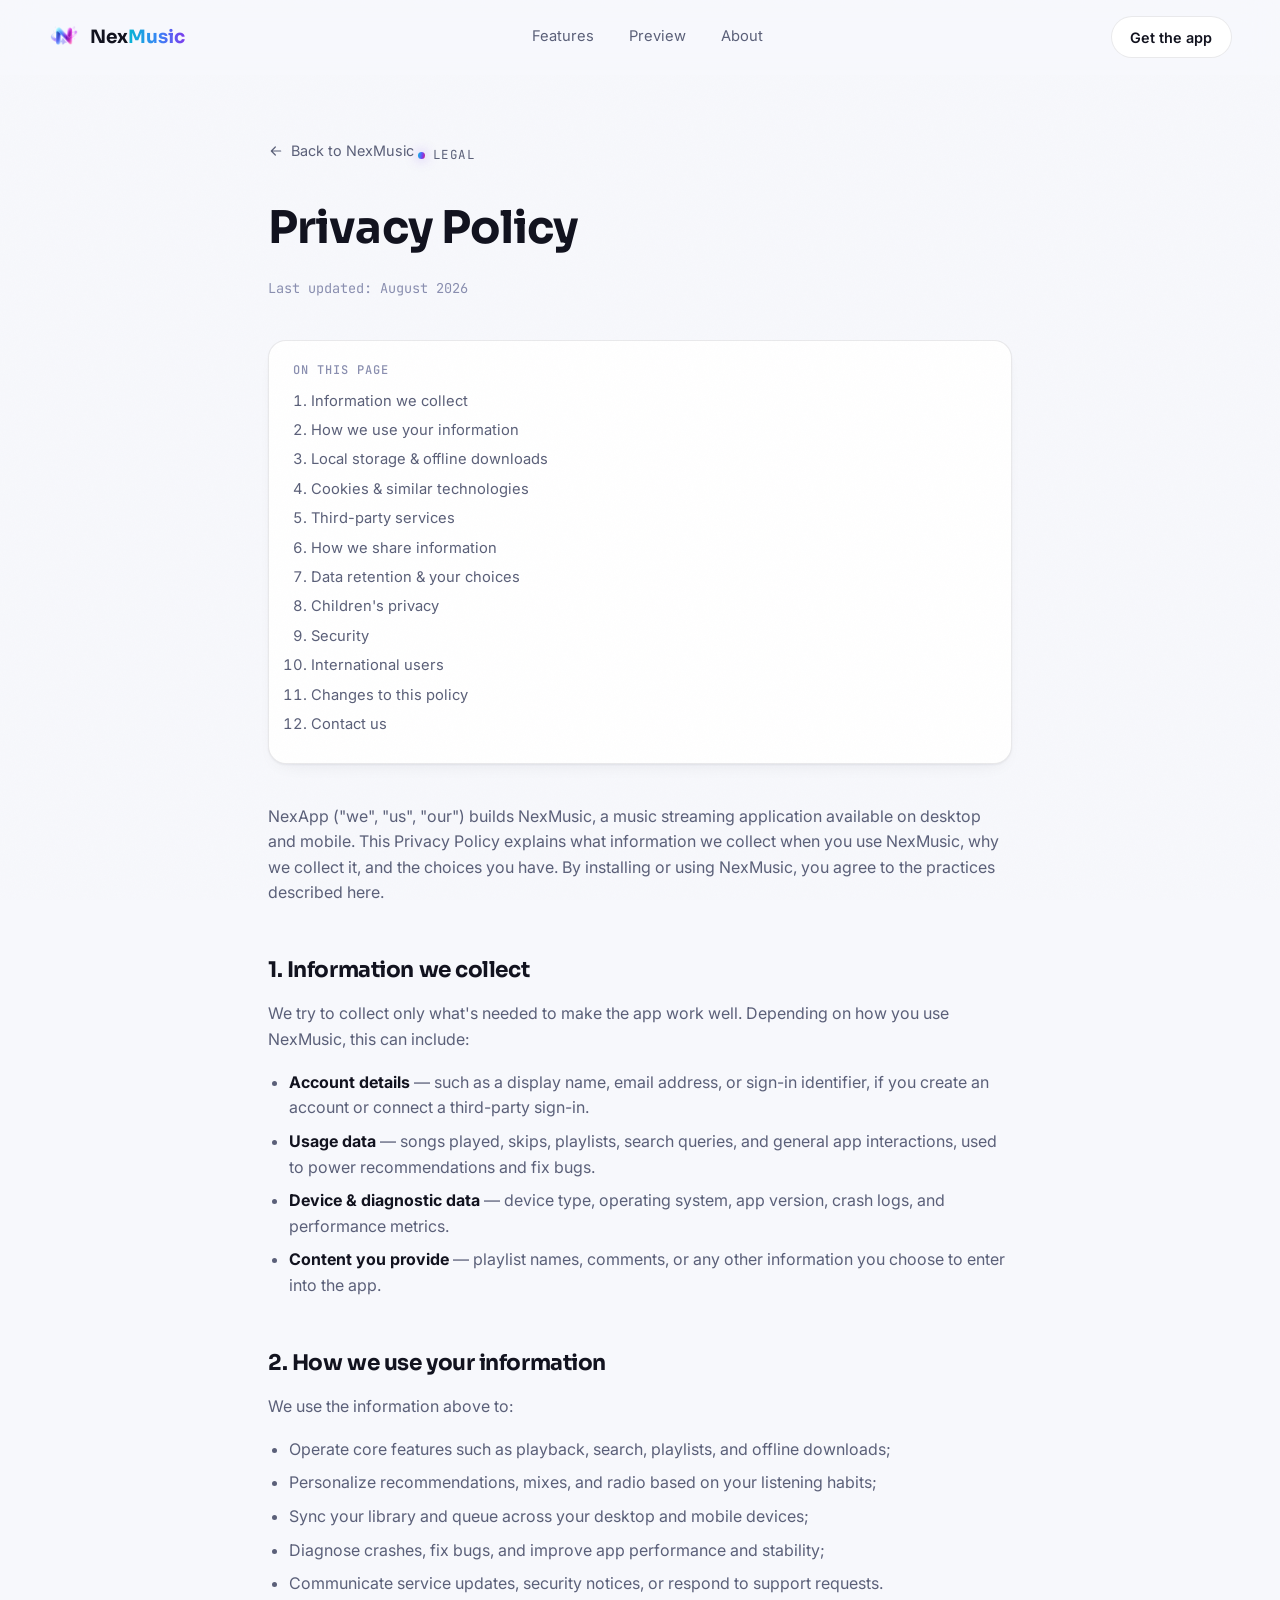
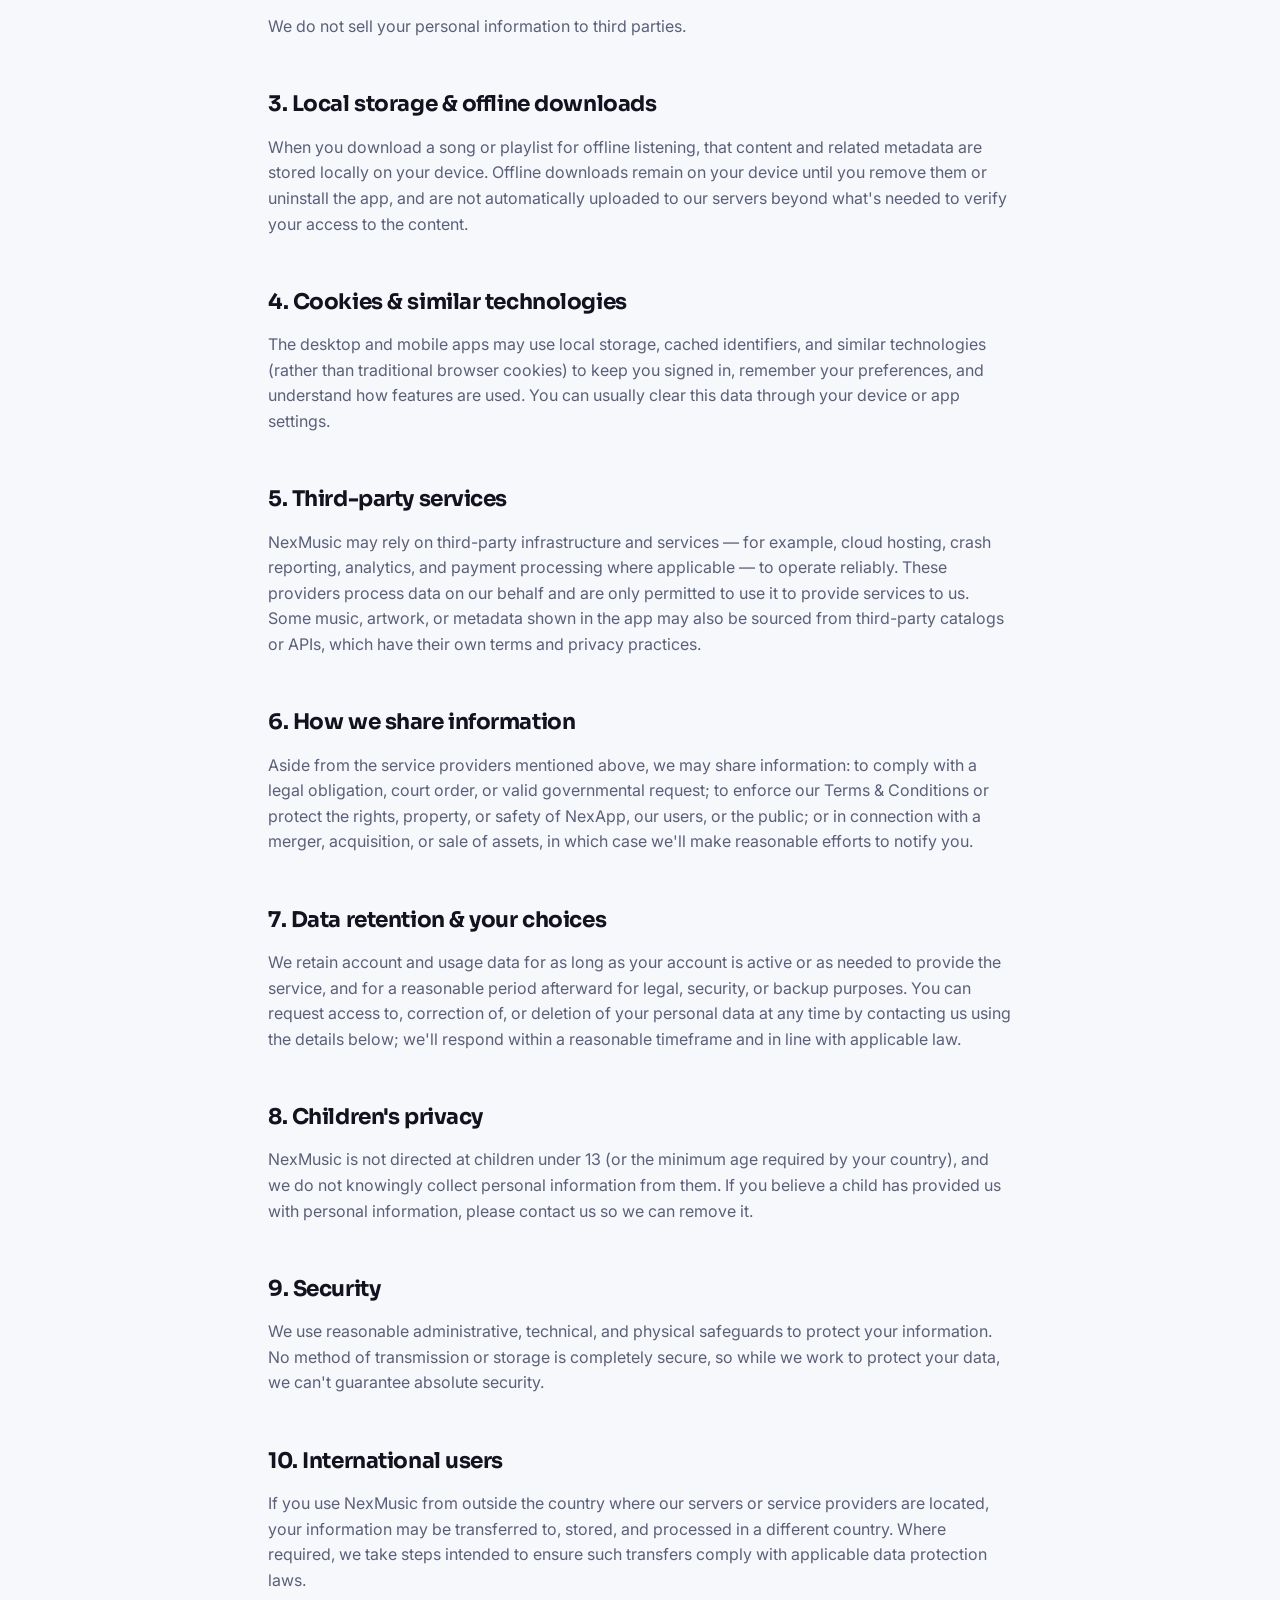
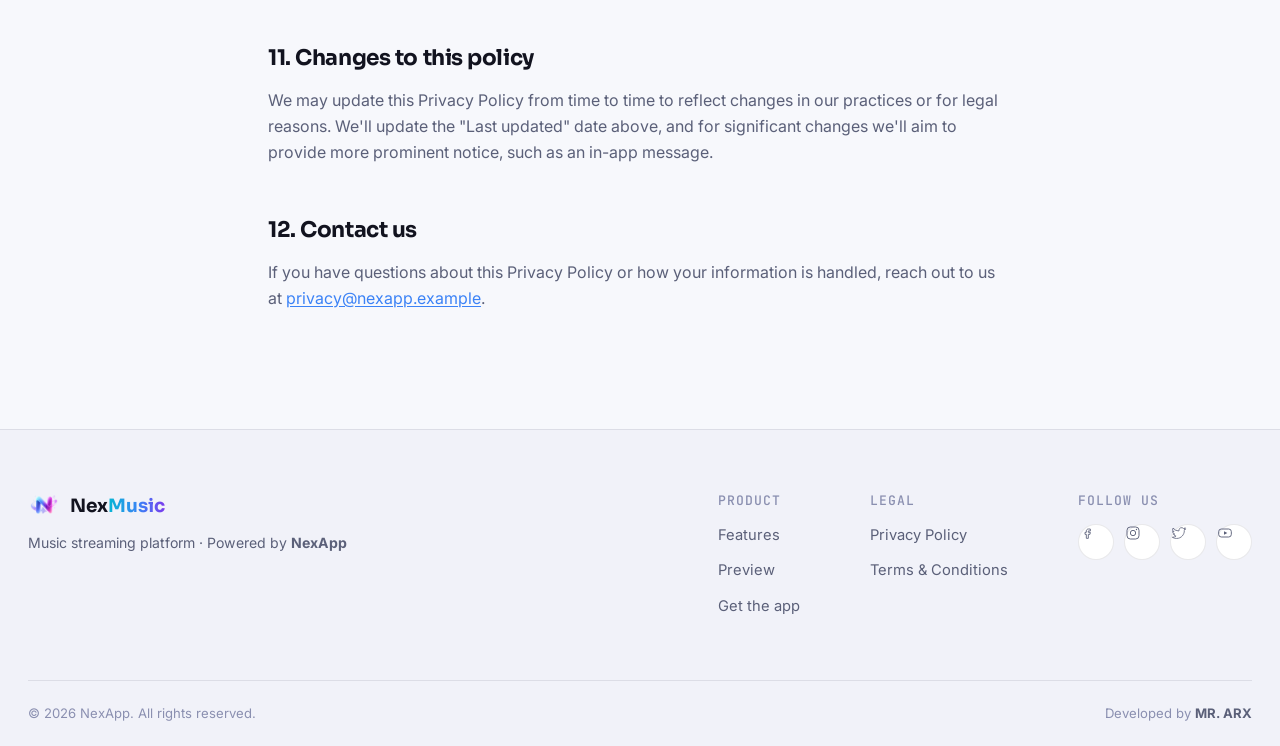
==== privacy-policy.html @ 9aff758d "v2" ====
<!DOCTYPE html>
<html lang="en">
<head>
<meta charset="UTF-8">
<meta name="viewport" content="width=device-width, initial-scale=1.0">
<title>Privacy Policy — NexMusic</title>
<meta name="description" content="How NexMusic collects, uses, and protects your information across desktop and mobile.">
<link rel="icon" href="assets/favicon.ico" type="image/x-icon">
<link rel="preconnect" href="https://fonts.googleapis.com">
<link rel="preconnect" href="https://fonts.gstatic.com" crossorigin>
<link href="https://fonts.googleapis.com/css2?family=Sora:wght@400;500;600;700;800&family=Inter:wght@400;500;600;700&family=JetBrains+Mono:wght@400;500&display=swap" rel="stylesheet">
<link rel="stylesheet" href="style.css">
</head>
<body>

<div class="grain"></div>

<header class="nav" id="nav">
  <div class="nav-inner">
    <a href="index.html" class="brand">
      <img src="assets/logo.webp" alt="NexMusic" class="brand-mark">
      <span class="brand-name">Nex<em>Music</em></span>
    </a>
    <nav class="nav-links" id="navLinks">
      <a href="index.html#features">Features</a>
      <a href="index.html#player">Preview</a>
      <a href="index.html#about">About</a>
    </nav>
    <div class="nav-actions">
      <a href="https://nexappog.vercel.app/shop/nexmusic" target="_blank" rel="noopener" class="btn btn-ghost">Get the app</a>
      <button class="nav-toggle" id="navToggle" aria-label="Toggle menu" aria-expanded="false">
        <span></span><span></span><span></span>
      </button>
    </div>
  </div>
</header>

<main>
  <section class="legal-hero">
    <a href="index.html" class="legal-nav-back">
      <svg width="16" height="16" viewBox="0 0 24 24" fill="none"><path d="M19 12H5m0 0l6 6m-6-6l6-6" stroke="currentColor" stroke-width="1.8" stroke-linecap="round" stroke-linejoin="round"/></svg>
      Back to NexMusic
    </a>
    <p class="eyebrow"><span class="eyebrow-dot"></span>Legal</p>
    <h1>Privacy Policy</h1>
    <p class="legal-updated">Last updated: August 2026</p>
  </section>

  <section class="legal-content">
    <div class="legal-toc">
      <h3>On this page</h3>
      <ol>
        <li><a href="#info-we-collect">Information we collect</a></li>
        <li><a href="#how-we-use">How we use your information</a></li>
        <li><a href="#local-storage">Local storage &amp; offline downloads</a></li>
        <li><a href="#cookies">Cookies &amp; similar technologies</a></li>
        <li><a href="#third-party">Third-party services</a></li>
        <li><a href="#sharing">How we share information</a></li>
        <li><a href="#retention">Data retention &amp; your choices</a></li>
        <li><a href="#children">Children's privacy</a></li>
        <li><a href="#security">Security</a></li>
        <li><a href="#international">International users</a></li>
        <li><a href="#changes">Changes to this policy</a></li>
        <li><a href="#contact">Contact us</a></li>
      </ol>
    </div>

    <p>NexApp ("we", "us", "our") builds NexMusic, a music streaming application available on
    desktop and mobile. This Privacy Policy explains what information we collect when you use
    NexMusic, why we collect it, and the choices you have. By installing or using NexMusic, you
    agree to the practices described here.</p>

    <h2 id="info-we-collect">1. Information we collect</h2>
    <p>We try to collect only what's needed to make the app work well. Depending on how you use
    NexMusic, this can include:</p>
    <ul>
      <li><strong>Account details</strong> — such as a display name, email address, or sign-in
      identifier, if you create an account or connect a third-party sign-in.</li>
      <li><strong>Usage data</strong> — songs played, skips, playlists, search queries, and
      general app interactions, used to power recommendations and fix bugs.</li>
      <li><strong>Device &amp; diagnostic data</strong> — device type, operating system, app
      version, crash logs, and performance metrics.</li>
      <li><strong>Content you provide</strong> — playlist names, comments, or any other
      information you choose to enter into the app.</li>
    </ul>

    <h2 id="how-we-use">2. How we use your information</h2>
    <p>We use the information above to:</p>
    <ul>
      <li>Operate core features such as playback, search, playlists, and offline downloads;</li>
      <li>Personalize recommendations, mixes, and radio based on your listening habits;</li>
      <li>Sync your library and queue across your desktop and mobile devices;</li>
      <li>Diagnose crashes, fix bugs, and improve app performance and stability;</li>
      <li>Communicate service updates, security notices, or respond to support requests.</li>
    </ul>
    <p>We do not sell your personal information to third parties.</p>

    <h2 id="local-storage">3. Local storage &amp; offline downloads</h2>
    <p>When you download a song or playlist for offline listening, that content and related
    metadata are stored locally on your device. Offline downloads remain on your device until
    you remove them or uninstall the app, and are not automatically uploaded to our servers
    beyond what's needed to verify your access to the content.</p>

    <h2 id="cookies">4. Cookies &amp; similar technologies</h2>
    <p>The desktop and mobile apps may use local storage, cached identifiers, and similar
    technologies (rather than traditional browser cookies) to keep you signed in, remember your
    preferences, and understand how features are used. You can usually clear this data through
    your device or app settings.</p>

    <h2 id="third-party">5. Third-party services</h2>
    <p>NexMusic may rely on third-party infrastructure and services — for example, cloud
    hosting, crash reporting, analytics, and payment processing where applicable — to operate
    reliably. These providers process data on our behalf and are only permitted to use it to
    provide services to us. Some music, artwork, or metadata shown in the app may also be
    sourced from third-party catalogs or APIs, which have their own terms and privacy practices.</p>

    <h2 id="sharing">6. How we share information</h2>
    <p>Aside from the service providers mentioned above, we may share information: to comply
    with a legal obligation, court order, or valid governmental request; to enforce our Terms
    &amp; Conditions or protect the rights, property, or safety of NexApp, our users, or the
    public; or in connection with a merger, acquisition, or sale of assets, in which case we'll
    make reasonable efforts to notify you.</p>

    <h2 id="retention">7. Data retention &amp; your choices</h2>
    <p>We retain account and usage data for as long as your account is active or as needed to
    provide the service, and for a reasonable period afterward for legal, security, or backup
    purposes. You can request access to, correction of, or deletion of your personal data at any
    time by contacting us using the details below; we'll respond within a reasonable timeframe
    and in line with applicable law.</p>

    <h2 id="children">8. Children's privacy</h2>
    <p>NexMusic is not directed at children under 13 (or the minimum age required by your
    country), and we do not knowingly collect personal information from them. If you believe a
    child has provided us with personal information, please contact us so we can remove it.</p>

    <h2 id="security">9. Security</h2>
    <p>We use reasonable administrative, technical, and physical safeguards to protect your
    information. No method of transmission or storage is completely secure, so while we work to
    protect your data, we can't guarantee absolute security.</p>

    <h2 id="international">10. International users</h2>
    <p>If you use NexMusic from outside the country where our servers or service providers are
    located, your information may be transferred to, stored, and processed in a different
    country. Where required, we take steps intended to ensure such transfers comply with
    applicable data protection laws.</p>

    <h2 id="changes">11. Changes to this policy</h2>
    <p>We may update this Privacy Policy from time to time to reflect changes in our practices
    or for legal reasons. We'll update the "Last updated" date above, and for significant
    changes we'll aim to provide more prominent notice, such as an in-app message.</p>

    <h2 id="contact">12. Contact us</h2>
    <p>If you have questions about this Privacy Policy or how your information is handled,
    reach out to us at <a href="mailto:privacy@nexapp.example">privacy@nexapp.example</a>.</p>
  </section>
</main>

<footer class="footer" id="about">
  <div class="footer-inner">
    <div class="footer-brand">
      <a href="index.html" class="brand">
        <img src="assets/logo.webp" alt="NexMusic" class="brand-mark">
        <span class="brand-name">Nex<em>Music</em></span>
      </a>
      <p>Music streaming platform · Powered by <strong>NexApp</strong></p>
    </div>
    <div class="footer-links">
      <div class="footer-col">
        <h4>Product</h4>
        <a href="index.html#features">Features</a>
        <a href="index.html#player">Preview</a>
        <a href="https://nexappog.vercel.app/shop/nexmusic" target="_blank" rel="noopener">Get the app</a>
      </div>
      <div class="footer-col">
        <h4>Legal</h4>
        <a href="privacy-policy.html">Privacy Policy</a>
        <a href="terms-and-conditions.html">Terms &amp; Conditions</a>
      </div>
      <div class="footer-col">
        <h4>Follow us</h4>
        <div class="social-row">
          <a href="#" aria-label="Facebook" class="social-btn"><svg width="16" height="16" viewBox="0 0 24 24" fill="none"><path d="M14 9h3V6h-3c-1.66 0-3 1.34-3 3v2H9v3h2v6h3v-6h2.5l.5-3H14V9.5c0-.28.22-.5.5-.5z" stroke="currentColor" stroke-width="1.3" stroke-linejoin="round"/></svg></a>
          <a href="#" aria-label="Instagram" class="social-btn"><svg width="16" height="16" viewBox="0 0 24 24" fill="none"><rect x="3" y="3" width="18" height="18" rx="5" stroke="currentColor" stroke-width="1.4"/><circle cx="12" cy="12" r="4" stroke="currentColor" stroke-width="1.4"/><circle cx="17.2" cy="6.8" r="1" fill="currentColor"/></svg></a>
          <a href="#" aria-label="Twitter" class="social-btn"><svg width="16" height="16" viewBox="0 0 24 24" fill="none"><path d="M22 5.9c-.7.3-1.5.6-2.3.7.8-.5 1.5-1.3 1.8-2.3-.8.5-1.7.8-2.6 1a4.1 4.1 0 00-7 3.7A11.6 11.6 0 013 4.6a4 4 0 001.3 5.5c-.7 0-1.3-.2-1.9-.5v.1c0 2 1.4 3.6 3.3 4-.3.1-.7.1-1.1.1-.3 0-.5 0-.8-.1.5 1.6 2 2.8 3.8 2.8A8.2 8.2 0 012 18.4a11.6 11.6 0 006.3 1.8c7.5 0 11.7-6.2 11.7-11.7v-.5c.8-.6 1.5-1.3 2-2.1z" stroke="currentColor" stroke-width="1.2" stroke-linejoin="round"/></svg></a>
          <a href="#" aria-label="YouTube" class="social-btn"><svg width="16" height="16" viewBox="0 0 24 24" fill="none"><rect x="2.5" y="6" width="19" height="12" rx="4" stroke="currentColor" stroke-width="1.4"/><path d="M10.5 9.5l5 2.5-5 2.5z" fill="currentColor"/></svg></a>
        </div>
      </div>
    </div>
  </div>
  <div class="footer-bottom">
    <p>© <span id="year"></span> NexApp. All rights reserved.</p>
    <p>Developed by <strong>MR. ARX</strong></p>
  </div>
</footer>

<script src="script.js"></script>
</body>
</html>
---- style.css ----
/* =========================================================
   NexMusic — design tokens (light)
   Color: #F7F8FC bg / #FFFFFF panel / #06B6D4 cyan / #3B82F6 blue
          #7C3AED purple / #DB2777 pink / #12131F text / #5B6079 muted
   Type:  Sora (display) · Inter (body) · JetBrains Mono (utility)
   ========================================================= */

:root{
  --bg:            #f7f8fc;
  --bg-soft:       #f1f2f9;
  --panel:         #ffffff;
  --panel-line:    rgba(18,20,40,0.09);
  --text:          #12131f;
  --muted:         #5b6079;
  --muted-2:       #8a8fb0;

  --cyan:          #06b6d4;
  --blue:          #3b82f6;
  --purple:        #7c3aed;
  --pink:          #db2777;

  --grad-1: linear-gradient(90deg, var(--cyan), var(--blue) 55%, var(--purple));
  --grad-2: linear-gradient(90deg, var(--purple), var(--pink));
  --grad-full: linear-gradient(100deg, var(--cyan) 0%, var(--blue) 32%, var(--purple) 65%, var(--pink) 100%);

  --radius-lg: 28px;
  --radius-md: 18px;
  --radius-sm: 12px;

  --font-display: "Sora", "Inter", sans-serif;
  --font-body: "Inter", sans-serif;
  --font-mono: "JetBrains Mono", monospace;

  --ease: cubic-bezier(.16,.84,.44,1);
  --shadow-sm: 0 1px 2px rgba(18,20,40,.05), 0 8px 20px -12px rgba(18,20,40,.12);
  --shadow-lg: 0 20px 60px -20px rgba(18,20,40,.22);
}

*,*::before,*::after{ box-sizing:border-box; }
html{ scroll-behavior:smooth; }
::selection{ background:var(--purple); color:#fff; }

body{
  margin:0;
  background:var(--bg);
  color:var(--text);
  font-family:var(--font-body);
  font-size:16px;
  line-height:1.6;
  -webkit-font-smoothing:antialiased;
  overflow-x:hidden;
}

img{ max-width:100%; display:block; }
a{ color:inherit; text-decoration:none; }
button{ font-family:inherit; cursor:pointer; background:none; border:none; color:inherit; }
h1,h2,h3,h4{ font-family:var(--font-display); margin:0; font-weight:700; letter-spacing:-0.02em; }
p{ margin:0; }

.grain{
  position:fixed; inset:0; pointer-events:none; z-index:2; opacity:.025; mix-blend-mode:multiply;
  background-image:url("data:image/svg+xml,%3Csvg xmlns='http://www.w3.org/2000/svg' width='120' height='120'%3E%3Cfilter id='n'%3E%3CfeTurbulence type='fractalNoise' baseFrequency='0.9' numOctaves='2' stitchTiles='stitch'/%3E%3C/filter%3E%3Crect width='100%25' height='100%25' filter='url(%23n)'/%3E%3C/svg%3E");
}

.grad-text{
  background:var(--grad-1);
  -webkit-background-clip:text;
  background-clip:text;
  color:transparent;
}
.grad-text.alt{ background:var(--grad-2); -webkit-background-clip:text; background-clip:text; }

/* ---------- simple fade reveal (non-3D elements) ---------- */
[data-fade]{ opacity:0; transform:translateY(22px); transition:opacity .8s var(--ease), transform .8s var(--ease); transition-delay:var(--delay,0ms); }
[data-fade].in{ opacity:1; transform:translateY(0); }

@media (prefers-reduced-motion: reduce){
  *{ animation-duration:.001ms !important; animation-iteration-count:1 !important; transition-duration:.001ms !important; scroll-behavior:auto !important; }
}

/* ---------- buttons ---------- */
.btn{
  display:inline-flex; align-items:center; justify-content:center; gap:.55em;
  padding:.85em 1.5em;
  border-radius:999px;
  font-weight:600; font-size:.95rem;
  transition:transform .25s var(--ease), box-shadow .25s var(--ease), background .25s var(--ease), border-color .25s var(--ease);
  white-space:nowrap;
}
.btn:focus-visible{ outline:2px solid var(--blue); outline-offset:3px; }
.btn-primary{
  background:var(--grad-full);
  color:#fff;
  box-shadow:0 12px 28px -10px rgba(124,58,237,.45);
}
.btn-primary:hover{ transform:translateY(-2px); box-shadow:0 18px 34px -10px rgba(124,58,237,.55); }
.btn-block{ width:100%; margin:1.4em 0 .7em; }
.btn-outline{
  border:1px solid var(--panel-line);
  color:var(--text);
  background:#fff;
}
.btn-outline:hover{ border-color:rgba(18,20,40,.3); background:var(--bg-soft); }
.btn-ghost{
  padding:.6em 1.3em;
  font-size:.9rem;
  border:1px solid var(--panel-line);
  border-radius:999px;
  background:#fff;
}
.btn-ghost:hover{ border-color:var(--blue); color:var(--blue); }

/* ---------- eyebrow ---------- */
.eyebrow{
  display:inline-flex; align-items:center; gap:.6em;
  font-family:var(--font-mono);
  font-size:.78rem;
  letter-spacing:.12em;
  text-transform:uppercase;
  color:var(--muted);
  margin:0 0 1.1em;
}
.eyebrow.center{ justify-content:center; width:100%; }
.eyebrow-dot{
  width:7px; height:7px; border-radius:50%;
  background:var(--grad-full);
  box-shadow:0 0 12px rgba(124,58,237,.5);
  animation:pulse-dot 2.2s ease-in-out infinite;
}
@keyframes pulse-dot{ 0%,100%{ opacity:1; transform:scale(1);} 50%{ opacity:.5; transform:scale(1.3);} }

/* =========================================================
   NAV
   ========================================================= */
.nav{
  position:sticky; top:0; z-index:50;
  backdrop-filter:blur(16px) saturate(140%);
  background:rgba(247,248,252,.72);
  border-bottom:1px solid transparent;
  transition:border-color .3s, background .3s, box-shadow .3s;
}
.nav.scrolled{ border-color:var(--panel-line); background:rgba(255,255,255,.85); box-shadow:0 1px 0 rgba(18,20,40,.04); }
.nav-inner{
  max-width:1240px; margin:0 auto;
  display:flex; align-items:center; justify-content:space-between;
  padding:16px 28px;
}
.brand{ display:flex; align-items:center; gap:10px; }
.brand-mark{ width:32px; height:32px; object-fit:contain; }
.brand-name{ font-family:var(--font-display); font-weight:700; font-size:1.15rem; }
.brand-name em{ font-style:normal; background:var(--grad-1); -webkit-background-clip:text; background-clip:text; color:transparent; }

.nav-links{ display:flex; gap:2.2rem; }
.nav-links a{ font-size:.92rem; color:var(--muted); transition:color .2s; position:relative; }
.nav-links a:hover{ color:var(--text); }

.nav-actions{ display:flex; align-items:center; gap:14px; }
.nav-toggle{ display:none; flex-direction:column; gap:5px; width:26px; }
.nav-toggle span{ height:2px; background:var(--text); border-radius:2px; transition:transform .25s, opacity .25s; }

/* =========================================================
   HERO
   ========================================================= */
.hero{ position:relative; padding:64px 28px 0; overflow:hidden; }
.hero-bg{ position:absolute; inset:0; z-index:0; pointer-events:none; }
.glow{ position:absolute; border-radius:50%; filter:blur(100px); opacity:.55; }
.glow-blue{ width:520px; height:520px; background:radial-gradient(circle, rgba(59,130,246,.35), transparent 70%); top:-160px; left:-140px; }
.glow-pink{ width:560px; height:560px; background:radial-gradient(circle, rgba(219,39,119,.28), transparent 70%); top:-100px; right:-180px; }

.hero-inner{
  position:relative; z-index:1;
  max-width:1240px; margin:0 auto;
  display:grid; grid-template-columns:1.15fr .85fr; gap:40px; align-items:center;
  padding-bottom:70px;
}

.hero-title{ font-size:clamp(2.5rem, 5vw, 4rem); line-height:1.06; margin-bottom:.5em; }
.hero-sub{ color:var(--muted); font-size:1.08rem; max-width:520px; margin-bottom:2em; }
.hero-cta{ display:flex; align-items:center; gap:16px; flex-wrap:wrap; margin-bottom:2.6em; }

.hero-stats{ display:flex; flex-wrap:wrap; gap:1.6em 2em; }
.stat{ display:flex; align-items:center; gap:.55em; font-size:.88rem; color:var(--muted); }
.stat-icon{ color:var(--blue); font-size:1rem; }

/* ---------- 3D tilt stage ---------- */
.hero-art{ display:flex; justify-content:center; align-items:center; }
.tilt-stage{
  width:340px; height:340px;
  perspective:1400px;
  position:relative;
}
.tilt-inner{
  position:absolute; inset:0;
  transform-style:preserve-3d;
  transform:rotateX(var(--rx,0deg)) rotateY(var(--ry,0deg));
  transition:transform .5s var(--ease);
  display:flex; align-items:center; justify-content:center;
}
.tilt-layer{
  position:absolute;
  transform:translateZ(var(--depth,0px));
  will-change:transform;
}
.hero-logo{ width:220px; filter:drop-shadow(0 24px 40px rgba(59,130,246,.28)); animation:float-logo 6s ease-in-out infinite; }
@keyframes float-logo{ 0%,100%{ transform:translateZ(var(--depth)) translateY(0);} 50%{ transform:translateZ(var(--depth)) translateY(-14px);} }

.layer-ring{ border-radius:50%; border:1px solid var(--panel-line); }
.ring-1{ width:300px; height:300px; animation:spin 26s linear infinite; border-color:rgba(59,130,246,.3); }
.ring-2{ width:230px; height:230px; animation:spin 20s linear infinite reverse; border-color:rgba(219,39,119,.3); }
@keyframes spin{ to{ transform:translateZ(var(--depth)) rotate(360deg);} }

.mini-eq{ bottom:26px; display:flex; align-items:flex-end; gap:4px; height:26px; }
.mini-eq span{ width:3px; background:var(--grad-1); border-radius:2px; animation:eq-bounce 1.1s ease-in-out infinite; }
.mini-eq span:nth-child(1){ animation-delay:.0s; height:40%; }
.mini-eq span:nth-child(2){ animation-delay:.1s; height:80%; }
.mini-eq span:nth-child(3){ animation-delay:.2s; height:50%; }
.mini-eq span:nth-child(4){ animation-delay:.3s; height:100%; }
.mini-eq span:nth-child(5){ animation-delay:.15s; height:60%; }
.mini-eq span:nth-child(6){ animation-delay:.25s; height:35%; }
.mini-eq span:nth-child(7){ animation-delay:.05s; height:75%; }
@keyframes eq-bounce{ 0%,100%{ transform:scaleY(.4);} 50%{ transform:scaleY(1);} }

.chip{
  font-family:var(--font-mono); font-size:.72rem; font-weight:500;
  background:#fff; border:1px solid var(--panel-line); border-radius:999px;
  padding:.5em 1em; box-shadow:var(--shadow-sm); color:var(--muted);
  white-space:nowrap;
}
.chip-a{ top:14px; left:-24px; }
.chip-b{ bottom:36px; right:-30px; }

/* marquee */
.marquee{ position:relative; z-index:1; border-top:1px solid var(--panel-line); border-bottom:1px solid var(--panel-line); overflow:hidden; padding:18px 0; background:rgba(124,58,237,.03); }
.marquee-track{ display:flex; gap:.6em; white-space:nowrap; width:max-content; animation:marquee 26s linear infinite; }
.marquee-track span{ font-family:var(--font-display); font-weight:600; font-size:1.1rem; color:var(--muted); padding:0 .3em; text-transform:uppercase; letter-spacing:.04em; }
.marquee-track i{ color:var(--purple); font-style:normal; }
@keyframes marquee{ from{ transform:translateX(0);} to{ transform:translateX(-50%);} }

/* =========================================================
   SECTION HEAD (shared)
   ========================================================= */
.section-head{ max-width:720px; margin:0 auto 3.2em; text-align:center; }
.section-head h2{ font-size:clamp(1.8rem,3.4vw,2.6rem); margin-bottom:.35em; }
.section-sub{ color:var(--muted); font-size:1.02rem; }

/* =========================================================
   FEATURES
   ========================================================= */
.features{ max-width:1240px; margin:0 auto; padding:120px 28px 40px; }
.feature-grid{ display:grid; grid-template-columns:repeat(4, 1fr); gap:22px; perspective:1600px; }
.feature-card{
  background:var(--panel);
  border:1px solid var(--panel-line);
  border-radius:var(--radius-md);
  padding:28px 24px;
  box-shadow:var(--shadow-sm);
  transition:transform .35s var(--ease), box-shadow .35s var(--ease), border-color .3s;
  transform-style:preserve-3d;
}
.feature-card:hover{ transform:translateY(-6px); box-shadow:var(--shadow-lg); border-color:rgba(18,20,40,.16); }
.feature-icon{
  width:48px; height:48px; border-radius:14px;
  display:flex; align-items:center; justify-content:center;
  margin-bottom:1.2em;
}
.icon-blue{ background:rgba(59,130,246,.12); color:var(--blue); }
.icon-purple{ background:rgba(124,58,237,.12); color:var(--purple); }
.icon-cyan{ background:rgba(6,182,212,.12); color:var(--cyan); }
.icon-pink{ background:rgba(219,39,119,.12); color:var(--pink); }
.feature-card h3{ font-size:1.08rem; margin-bottom:.5em; }
.feature-card p{ color:var(--muted); font-size:.92rem; }

.platform-note{
  display:flex; align-items:center; justify-content:center; gap:.6em; flex-wrap:wrap;
  margin-top:44px; color:var(--muted-2); font-size:.85rem; font-family:var(--font-mono);
}
.platform-note svg{ color:var(--muted); }
.platform-note .dot{ color:var(--panel-line); }

/* =========================================================
   PLAYER — pinned 3D scroll stage (signature)
   ========================================================= */
.player-section{ position:relative; max-width:1240px; margin:0 auto; padding:80px 28px 40px; }
.player-pin-wrap{ position:relative; min-height:190vh; }

.player-stage{
  position:relative;
  max-width:400px; margin:0 auto;
  perspective:1800px;
  display:flex; align-items:center; justify-content:center;
  min-height:100vh;
}

/* dark "device" card showcasing the real app UI, inside the light page */
.player-card{
  position:relative;
  width:100%;
  background:linear-gradient(165deg, #201a14, #100e0c 60%);
  border:1px solid rgba(255,255,255,.08);
  border-radius:32px;
  padding:20px 20px 22px;
  overflow:hidden;
  box-shadow:var(--shadow-lg), 0 0 0 6px rgba(255,255,255,.5);
  transform-style:preserve-3d;
  transform:rotateY(var(--py,-18deg)) rotateX(var(--px,4deg)) translateZ(0);
  will-change:transform;
  color:#fff;
}
.player-glow{ position:absolute; inset:-30% -30% auto -30%; height:200px; background:radial-gradient(ellipse, rgba(219,39,119,.28), transparent 70%); filter:blur(50px); pointer-events:none; }

/* artwork / lyrics visual area */
.pc-visual{ position:relative; border-radius:20px; overflow:hidden; aspect-ratio:1/0.82; margin-bottom:16px; }
.pc-art{ position:absolute; inset:0; }
.pc-art-bg{
  position:absolute; inset:0;
  background:
    radial-gradient(circle at 30% 25%, rgba(59,130,246,.45), transparent 55%),
    radial-gradient(circle at 75% 70%, rgba(219,39,119,.4), transparent 55%),
    radial-gradient(circle at 60% 15%, rgba(124,58,237,.35), transparent 50%),
    #14121a;
}
.pc-art-logo{
  position:absolute; inset:0; margin:auto;
  width:52%; height:52%; object-fit:contain;
  filter:drop-shadow(0 14px 30px rgba(0,0,0,.45));
  animation:pc-logo-float 5s ease-in-out infinite;
}
@keyframes pc-logo-float{ 0%,100%{ transform:translateY(0);} 50%{ transform:translateY(-8px);} }
.pc-art-scrim{ position:absolute; inset:0; background:linear-gradient(180deg, rgba(10,8,6,.05) 0%, rgba(10,8,6,.05) 45%, rgba(10,8,6,.8) 100%); }
.pc-art-caption{ position:absolute; left:14px; right:14px; bottom:14px; display:flex; flex-direction:column; gap:2px; }
.pc-caption-eyebrow{ font-family:var(--font-mono); font-size:.62rem; text-transform:uppercase; letter-spacing:.08em; color:rgba(255,255,255,.65); }
.pc-caption-title{ font-family:var(--font-display); font-weight:700; font-size:1.3rem; }

.pc-lyrics{
  position:absolute; inset:0;
  background:linear-gradient(165deg, #2a1f2e, #17121a 70%);
  display:flex; flex-direction:column; align-items:center; justify-content:center;
  gap:.7em; padding:20px; text-align:center;
  opacity:0; pointer-events:none; transform:translateY(8px);
  transition:opacity .35s var(--ease), transform .35s var(--ease);
}
.pc-visual.show-lyrics .pc-lyrics{ opacity:1; pointer-events:auto; transform:translateY(0); }
.pc-visual.show-lyrics .pc-art{ opacity:0; transition:opacity .3s; }
.lyric{ font-family:var(--font-display); font-weight:600; font-size:.92rem; color:rgba(255,255,255,.38); transition:color .3s, font-size .3s; margin:0; }
.lyric.is-active{ color:#fff; font-size:1.12rem; }

.pc-meta-row{ display:flex; align-items:center; gap:12px; position:relative; z-index:1; margin-bottom:16px; }
.pc-meta{ flex:1; min-width:0; }
.pc-track{ font-family:var(--font-display); font-weight:700; font-size:1.05rem; white-space:nowrap; overflow:hidden; text-overflow:ellipsis; }
.pc-artist{ color:rgba(255,255,255,.55); font-size:.83rem; margin-top:2px; }
.pc-meta-actions{ display:flex; gap:8px; flex-shrink:0; }
.pc-icon-btn{
  width:36px; height:36px; border-radius:50%;
  display:flex; align-items:center; justify-content:center;
  background:rgba(255,255,255,.08); border:1px solid rgba(255,255,255,.1);
  color:#fff; transition:background .2s, transform .2s, color .2s;
}
.pc-icon-btn:hover{ background:rgba(255,255,255,.16); transform:scale(1.06); }
.pc-icon-btn.liked{ color:var(--pink); }

.pc-scrub{ position:relative; z-index:1; margin-bottom:14px; }
.pc-wave{ width:100%; height:22px; display:block; }
.pc-times{ display:flex; justify-content:space-between; font-family:var(--font-mono); font-size:.7rem; color:rgba(255,255,255,.5); margin-top:2px; }

.pc-controls{ display:flex; align-items:center; justify-content:center; gap:28px; position:relative; z-index:1; margin-bottom:14px; }
.pc-ctrl{ color:rgba(255,255,255,.75); transition:color .2s, transform .2s; }
.pc-ctrl:hover{ color:#fff; transform:scale(1.08); }
.pc-play-blob{ position:relative; width:64px; height:64px; display:flex; align-items:center; justify-content:center; transition:transform .2s; }
.pc-play-blob:hover{ transform:scale(1.06); }
.blob-svg{ position:absolute; inset:0; width:100%; height:100%; filter:drop-shadow(0 10px 20px rgba(0,0,0,.35)); }
.pc-play-icon{ position:relative; z-index:1; margin-left:2px; }
.pc-play-icon.icon-pause{ margin-left:0; }

.pc-toolbar{ display:flex; align-items:center; justify-content:space-between; gap:6px; position:relative; z-index:1; }
.pc-tool{
  width:34px; height:34px; border-radius:11px; flex-shrink:0;
  display:flex; align-items:center; justify-content:center;
  background:rgba(255,255,255,.06); border:1px solid rgba(255,255,255,.09);
  color:rgba(255,255,255,.8); transition:background .2s, color .2s, transform .2s;
}
.pc-tool:hover{ background:rgba(255,255,255,.14); transform:translateY(-1px); }
.pc-tool-active{ background:#fff; color:#12131f; border-color:#fff; }
.pc-tool-active:hover{ background:#fff; }
.pc-tool-round{ border-radius:50%; }
.pc-tool[aria-pressed="true"]{ background:#fff; color:#12131f; border-color:#fff; }

/* floating depth chips around the pinned player */
.depth-chip{
  position:absolute;
  background:#fff; border:1px solid var(--panel-line); border-radius:16px;
  padding:12px 16px; box-shadow:var(--shadow-sm);
  display:flex; flex-direction:column; gap:2px;
  opacity:0;
  will-change:transform, opacity;
}
.chip-label{ font-family:var(--font-mono); font-size:.66rem; text-transform:uppercase; letter-spacing:.06em; color:var(--muted-2); }
.chip-title{ font-family:var(--font-display); font-weight:600; font-size:.88rem; }
.chip-queue{ top:6%; left:-8%; }
.chip-quality{ top:42%; right:-12%; }
.chip-device{ bottom:4%; left:-4%; }

/* =========================================================
   FOOTER
   ========================================================= */
.footer{ border-top:1px solid var(--panel-line); padding:60px 28px 0; background:var(--bg-soft); }
.footer-inner{ max-width:1240px; margin:0 auto; display:flex; justify-content:space-between; gap:40px; flex-wrap:wrap; padding-bottom:50px; }
.footer-brand p{ color:var(--muted); font-size:.88rem; margin-top:10px; }
.footer-links{ display:flex; gap:70px; }
.footer-col h4{ font-size:.82rem; text-transform:uppercase; letter-spacing:.08em; color:var(--muted-2); margin-bottom:1em; font-family:var(--font-mono); font-weight:500; }
.footer-col a{ display:block; color:var(--muted); font-size:.92rem; margin-bottom:.8em; transition:color .2s; }
.footer-col a:hover{ color:var(--text); }
.social-row{ display:flex; gap:10px; }
.social-btn{ width:36px; height:36px; border-radius:50%; border:1px solid var(--panel-line); display:flex; align-items:center; justify-content:center; color:var(--muted); background:#fff; transition:all .2s; }
.social-btn:hover{ color:var(--purple); border-color:var(--purple); background:rgba(124,58,237,.08); }

.footer-bottom{
  max-width:1240px; margin:0 auto;
  display:flex; justify-content:space-between; flex-wrap:wrap; gap:10px;
  padding:22px 0; border-top:1px solid var(--panel-line);
  font-size:.82rem; color:var(--muted-2);
}
.footer-bottom strong{ color:var(--muted); }

/* =========================================================
   LEGAL PAGES (privacy / terms)
   ========================================================= */
.legal-hero{ max-width:800px; margin:0 auto; padding:64px 28px 20px; position:relative; z-index:1; }
.legal-hero h1{ font-size:clamp(2rem,4vw,2.8rem); margin:.2em 0 .3em; }
.legal-updated{ color:var(--muted-2); font-size:.85rem; font-family:var(--font-mono); }

.legal-content{ max-width:800px; margin:0 auto; padding:20px 28px 100px; }
.legal-content h2{ font-size:1.35rem; margin:2.2em 0 .6em; }
.legal-content h2:first-child{ margin-top:0; }
.legal-content p{ color:var(--muted); font-size:1rem; margin-bottom:1.1em; }
.legal-content ul{ color:var(--muted); font-size:1rem; margin:0 0 1.1em; padding-left:1.3em; }
.legal-content li{ margin-bottom:.5em; }
.legal-content a{ color:var(--blue); text-decoration:underline; text-underline-offset:2px; }
.legal-content strong{ color:var(--text); }
.legal-nav-back{ display:inline-flex; align-items:center; gap:.5em; color:var(--muted); font-size:.9rem; margin-bottom:1.5em; }
.legal-nav-back:hover{ color:var(--text); }
.legal-toc{ background:var(--panel); border:1px solid var(--panel-line); border-radius:var(--radius-md); padding:20px 24px; margin-bottom:2.5em; box-shadow:var(--shadow-sm); }
.legal-toc h3{ font-family:var(--font-mono); font-size:.75rem; text-transform:uppercase; letter-spacing:.08em; color:var(--muted-2); margin-bottom:.8em; font-weight:500; }
.legal-toc ol{ margin:0; padding-left:1.2em; color:var(--muted); font-size:.92rem; }
.legal-toc li{ margin-bottom:.4em; }
.legal-toc a{ color:var(--muted); text-decoration:none; }
.legal-toc a:hover{ color:var(--blue); }

/* =========================================================
   RESPONSIVE
   ========================================================= */
@media (max-width: 980px){
  .feature-grid{ grid-template-columns:repeat(2, 1fr); }
  .hero-inner{ grid-template-columns:1fr; }
  .hero-art{ order:-1; }
  .tilt-stage{ width:260px; height:260px; }
  .hero-logo{ width:160px; }
  .ring-1{ width:230px; height:230px; }
  .ring-2{ width:180px; height:180px; }
  .platform-grid{ grid-template-columns:1fr; }
  .chip-a{ left:-8px; } .chip-b{ right:-8px; }
}

@media (max-width: 720px){
  .nav-links{
    position:fixed; inset:64px 16px auto 16px;
    background:rgba(255,255,255,.98); backdrop-filter:blur(20px);
    border:1px solid var(--panel-line); border-radius:var(--radius-md);
    box-shadow:var(--shadow-lg);
    flex-direction:column; gap:0; padding:8px;
    transform-origin:top right;
    transform:scale(.96) translateY(-8px); opacity:0; pointer-events:none;
    transition:transform .25s var(--ease), opacity .25s var(--ease);
  }
  .nav-links.open{ transform:scale(1) translateY(0); opacity:1; pointer-events:auto; }
  .nav-links a{ padding:14px 16px; border-radius:10px; }
  .nav-links a:hover{ background:var(--bg-soft); }
  .nav-toggle{ display:flex; }
  .nav-actions .btn-ghost{ display:none; }

  .feature-grid{ grid-template-columns:1fr; }
  .footer-inner{ flex-direction:column; }
  .footer-links{ gap:40px; }
  .hero-stats{ gap:1em 1.6em; }
  .depth-chip{ display:none; }
  .player-card{ transform:none !important; }
  .player-pin-wrap{ min-height:auto; }
  .player-stage{ min-height:auto; padding:36px 0; max-width:360px; }
  .tilt-stage{ perspective:none; }
}

@media (max-width: 380px){
  .player-stage{ max-width:100%; }
  .pc-toolbar{ gap:4px; }
  .pc-tool{ width:30px; height:30px; border-radius:9px; }
}
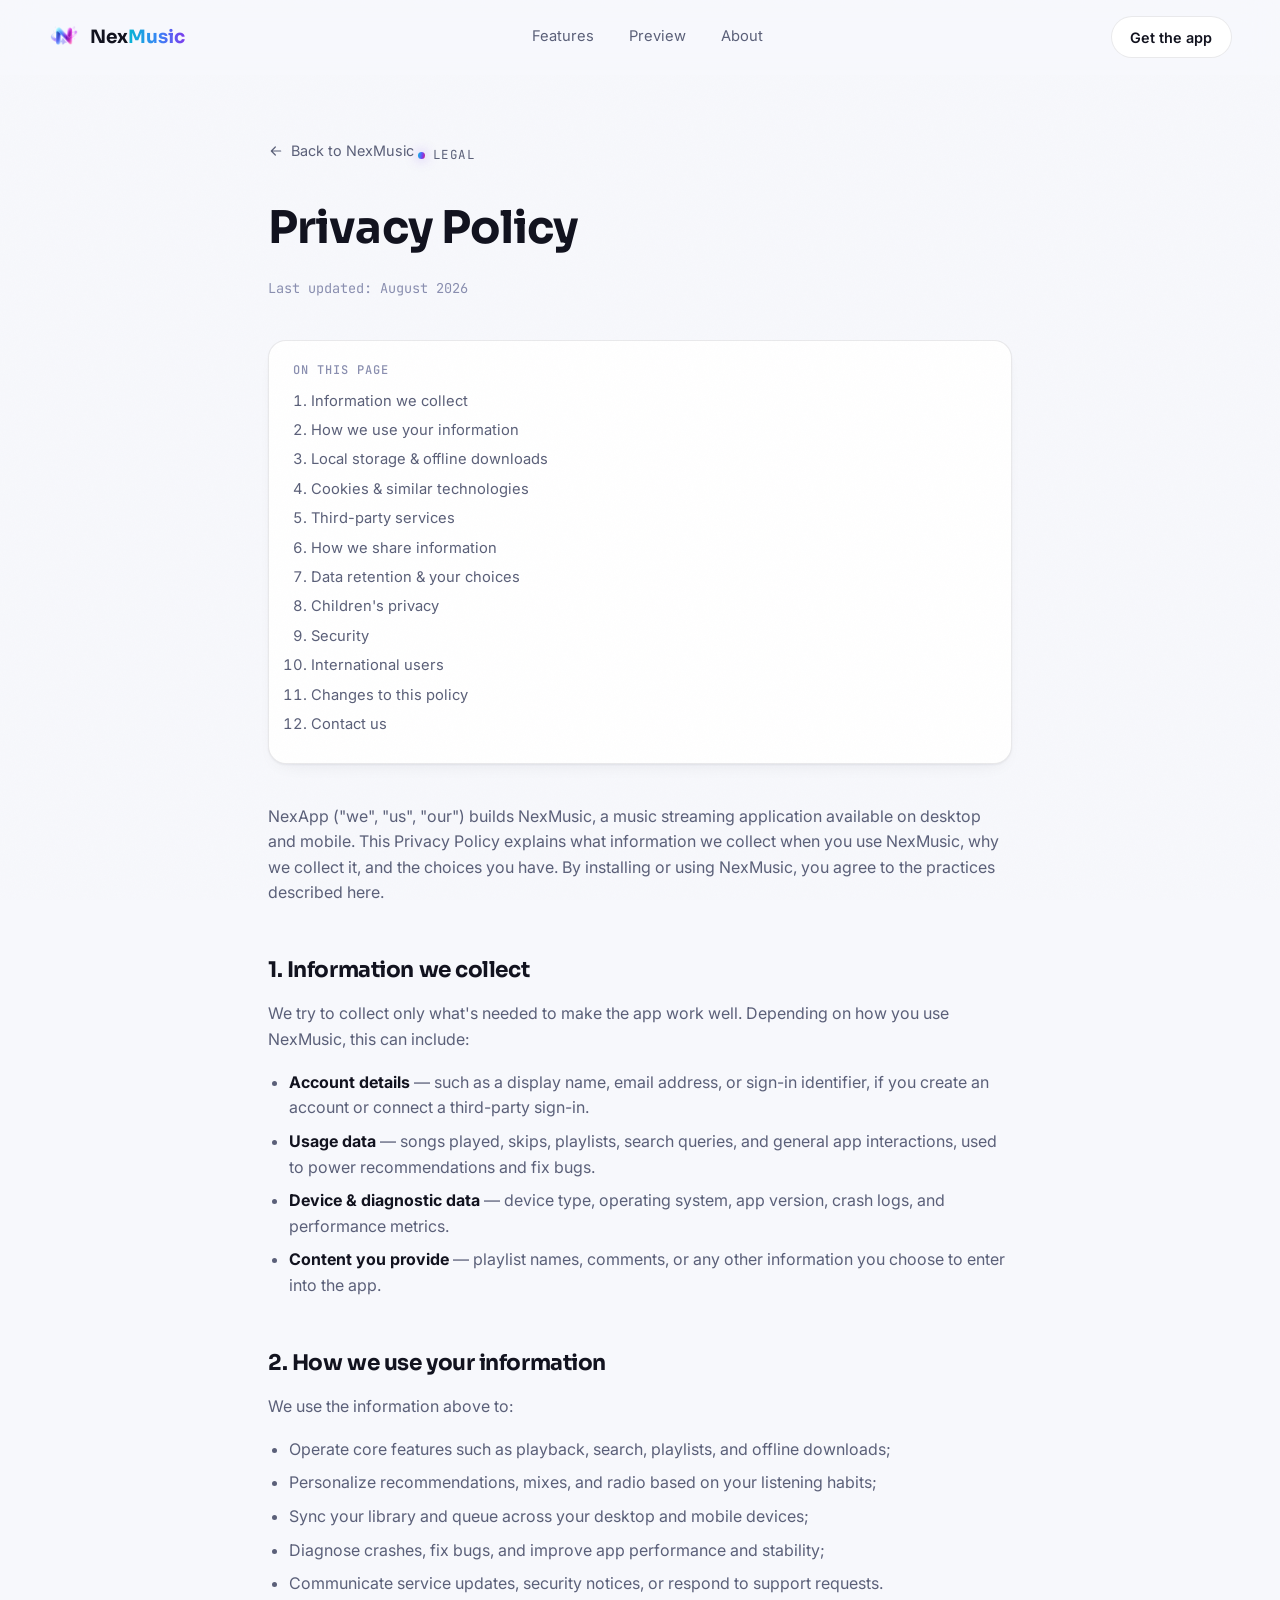
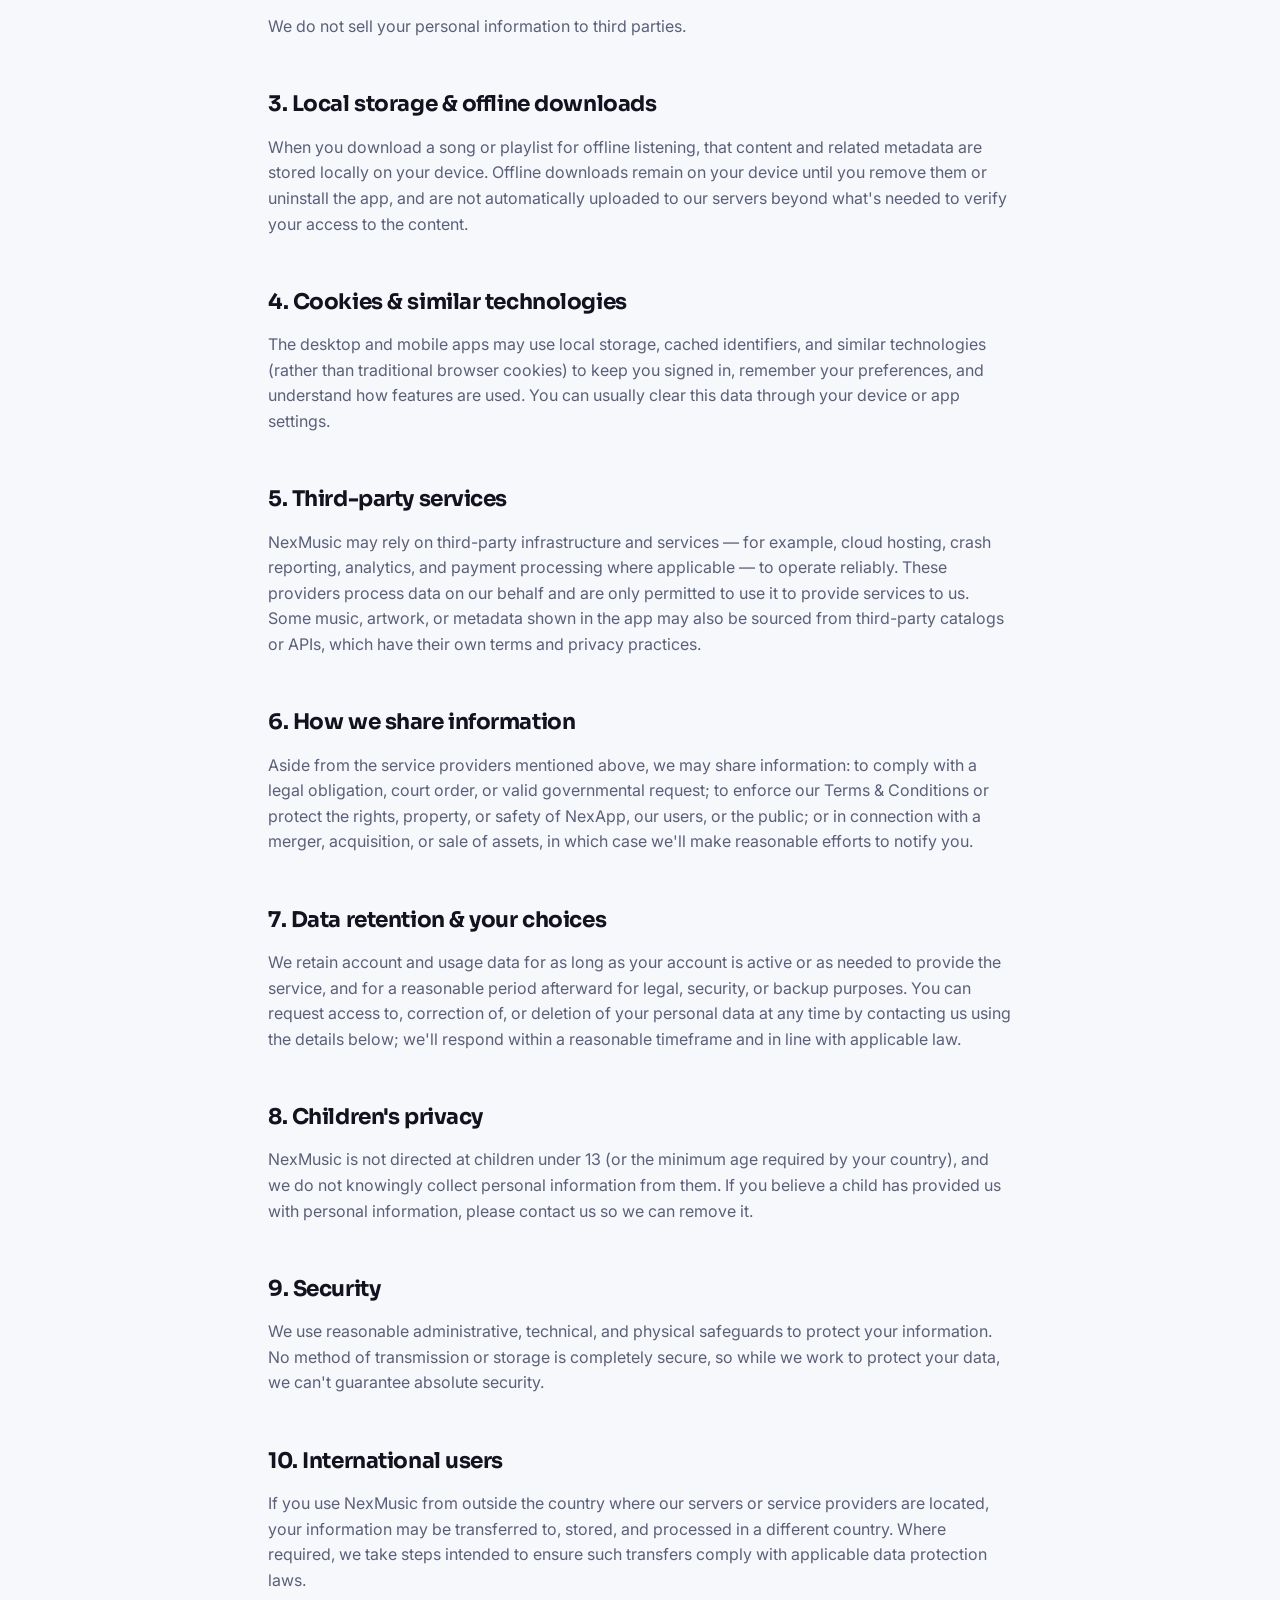
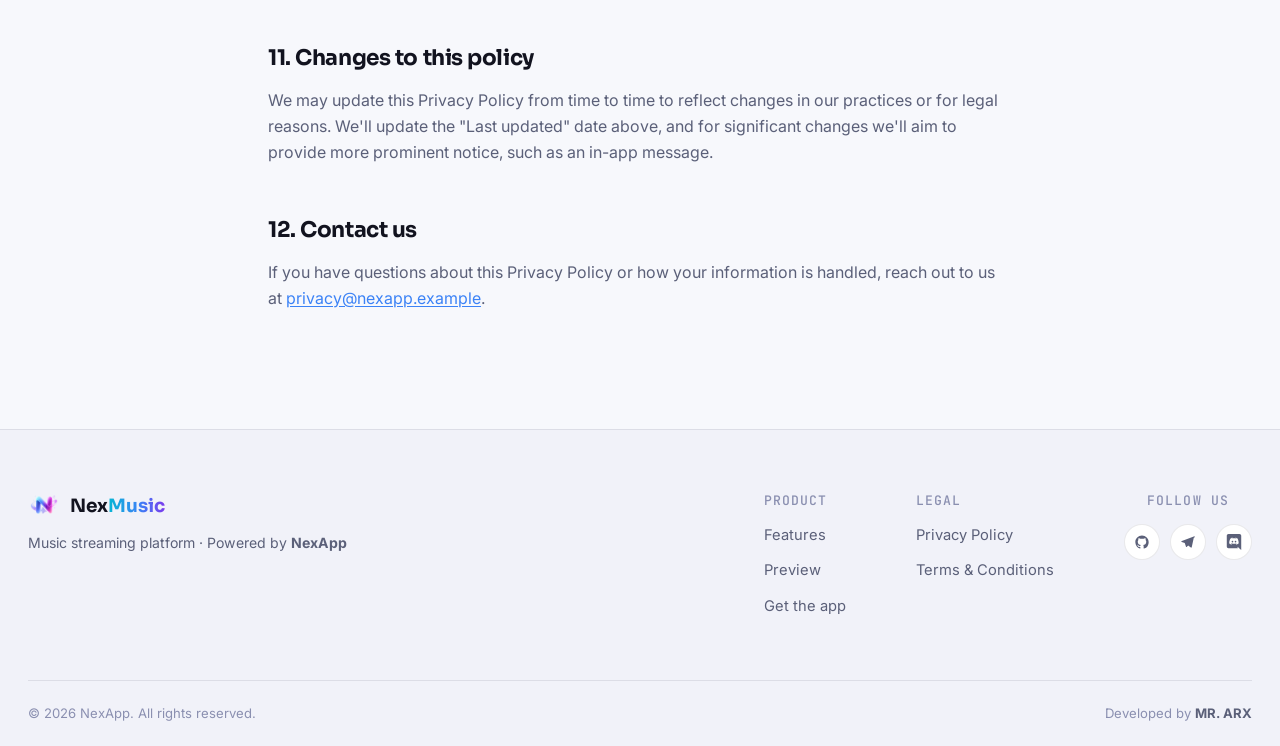
==== commit 7466a4e9: "v4" ====
--- a/privacy-policy.html
+++ b/privacy-policy.html
@@ -176,13 +176,12 @@
         <a href="privacy-policy.html">Privacy Policy</a>
         <a href="terms-and-conditions.html">Terms &amp; Conditions</a>
       </div>
-      <div class="footer-col">
+      <div class="footer-col footer-col-social">
         <h4>Follow us</h4>
         <div class="social-row">
-          <a href="#" aria-label="Facebook" class="social-btn"><svg width="16" height="16" viewBox="0 0 24 24" fill="none"><path d="M14 9h3V6h-3c-1.66 0-3 1.34-3 3v2H9v3h2v6h3v-6h2.5l.5-3H14V9.5c0-.28.22-.5.5-.5z" stroke="currentColor" stroke-width="1.3" stroke-linejoin="round"/></svg></a>
-          <a href="#" aria-label="Instagram" class="social-btn"><svg width="16" height="16" viewBox="0 0 24 24" fill="none"><rect x="3" y="3" width="18" height="18" rx="5" stroke="currentColor" stroke-width="1.4"/><circle cx="12" cy="12" r="4" stroke="currentColor" stroke-width="1.4"/><circle cx="17.2" cy="6.8" r="1" fill="currentColor"/></svg></a>
-          <a href="#" aria-label="Twitter" class="social-btn"><svg width="16" height="16" viewBox="0 0 24 24" fill="none"><path d="M22 5.9c-.7.3-1.5.6-2.3.7.8-.5 1.5-1.3 1.8-2.3-.8.5-1.7.8-2.6 1a4.1 4.1 0 00-7 3.7A11.6 11.6 0 013 4.6a4 4 0 001.3 5.5c-.7 0-1.3-.2-1.9-.5v.1c0 2 1.4 3.6 3.3 4-.3.1-.7.1-1.1.1-.3 0-.5 0-.8-.1.5 1.6 2 2.8 3.8 2.8A8.2 8.2 0 012 18.4a11.6 11.6 0 006.3 1.8c7.5 0 11.7-6.2 11.7-11.7v-.5c.8-.6 1.5-1.3 2-2.1z" stroke="currentColor" stroke-width="1.2" stroke-linejoin="round"/></svg></a>
-          <a href="#" aria-label="YouTube" class="social-btn"><svg width="16" height="16" viewBox="0 0 24 24" fill="none"><rect x="2.5" y="6" width="19" height="12" rx="4" stroke="currentColor" stroke-width="1.4"/><path d="M10.5 9.5l5 2.5-5 2.5z" fill="currentColor"/></svg></a>
+          <a href="https://github.com/nexerisltd" target="_blank" rel="noopener" aria-label="GitHub" class="social-btn"><svg width="16" height="16" viewBox="0 0 24 24" fill="currentColor"><g transform="translate(0.0,0.13)"><path d="M12 2C6.48 2 2 6.5 2 12.06c0 4.45 2.87 8.22 6.84 9.55.5.1.68-.22.68-.48 0-.24-.01-1.02-.01-1.85-2.78.6-3.37-1.19-3.37-1.19-.45-1.16-1.11-1.47-1.11-1.47-.9-.63.07-.62.07-.62 1 .07 1.53 1.05 1.53 1.05.9 1.53 2.34 1.09 2.91.83.09-.65.35-1.09.63-1.34-2.22-.25-4.56-1.13-4.56-5.02 0-1.11.39-2.02 1.03-2.73-.1-.25-.45-1.28.1-2.67 0 0 .84-.27 2.75 1.04a9.3 9.3 0 015 0c1.91-1.31 2.75-1.04 2.75-1.04.55 1.39.2 2.42.1 2.67.64.71 1.03 1.62 1.03 2.73 0 3.9-2.34 4.76-4.57 5.01.36.32.68.94.68 1.9 0 1.37-.01 2.47-.01 2.81 0 .27.18.58.69.48A10.07 10.07 0 0022 12.06C22 6.5 17.52 2 12 2z"/></g></svg></a>
+          <a href="https://t.me/nexerisltd" target="_blank" rel="noopener" aria-label="Telegram" class="social-btn"><svg width="16" height="16" viewBox="0 0 24 24" fill="currentColor"><g transform="translate(0.136,0.912)"><path d="M21.9 4.1c.28-1.2-.46-1.68-1.34-1.35L2.66 9.63c-1.16.46-1.15 1.13-.2 1.42l4.53 1.42 1.74 5.33c.21.58.39.8.79.8.31 0 .48-.15.7-.38l1.9-1.83 3.98 2.94c.73.4 1.26.2 1.44-.68l2.9-13.7-.34.16z"/></g></svg></a>
+          <a href="https://discord.gg/DjHkpBP6Hp" target="_blank" rel="noopener" aria-label="Discord" class="social-btn"><svg width="16" height="16" viewBox="0 0 24 24" fill="currentColor"><path d="M20.222 0c1.406 0 2.54 1.137 2.607 2.475V24l-2.677-2.273-1.47-1.338-1.604-1.398.67 2.205H3.71c-1.402 0-2.54-1.065-2.54-2.476V2.475C1.17 1.137 2.31 0 3.715 0zm-6.118 5.683h-.03l-.202.2c2.073.6 3.076 1.537 3.076 1.537-1.336-.668-2.54-1.002-3.744-1.137-.87-.135-1.74-.064-2.475 0h-.2c-.47 0-1.47.2-2.81.735-.467.2-.735.335-.735.335s1.002-1.002 3.21-1.537l-.135-.135s-1.672-.064-3.477 1.27c0 0-1.805 3.144-1.805 7.02 0 0 1 1.74 3.677 1.806 0 0 .4-.533.805-1.002-1.535-.468-2.14-1.404-2.14-1.404s.135.066.335.2h.06c.03 0 .044.015.06.03v.006c.016.015.03.03.06.03.33.136.66.27.93.4.466.202 1.065.403 1.8.536.93.135 1.996.2 3.21 0 .6-.135 1.2-.267 1.8-.535.39-.2.87-.4 1.34-.737 0 0-.6.936-2.205 1.404.33.466.795 1 .795 1 2.68-.06 3.744-1.8 3.744-1.8 0-3.87-1.83-7.02-1.83-7.02-1.635-1.214-3.165-1.26-3.435-1.26l.056-.02zm.168 4.413c.703 0 1.27.6 1.27 1.335 0 .74-.57 1.34-1.27 1.34-.7 0-1.27-.6-1.27-1.34 0-.735.556-1.335 1.27-1.335zm-4.543 0c.7 0 1.27.6 1.27 1.335 0 .74-.57 1.34-1.27 1.34-.7 0-1.27-.6-1.27-1.34 0-.735.57-1.335 1.27-1.335z"/></svg></a>
         </div>
       </div>
     </div>
--- a/style.css
+++ b/style.css
@@ -403,19 +403,26 @@
    FOOTER
    ========================================================= */
 .footer{ border-top:1px solid var(--panel-line); padding:60px 28px 0; background:var(--bg-soft); }
-.footer-inner{ max-width:1240px; margin:0 auto; display:flex; justify-content:space-between; gap:40px; flex-wrap:wrap; padding-bottom:50px; }
+.footer-inner{
+  max-width:1240px; margin:0 auto; padding-bottom:50px;
+  display:flex; justify-content:space-between; align-items:flex-start;
+  gap:40px; flex-wrap:wrap;
+}
 .footer-brand p{ color:var(--muted); font-size:.88rem; margin-top:10px; }
-.footer-links{ display:flex; gap:70px; }
+.footer-links{ display:flex; flex-wrap:wrap; gap:40px 70px; }
 .footer-col h4{ font-size:.82rem; text-transform:uppercase; letter-spacing:.08em; color:var(--muted-2); margin-bottom:1em; font-family:var(--font-mono); font-weight:500; }
 .footer-col a{ display:block; color:var(--muted); font-size:.92rem; margin-bottom:.8em; transition:color .2s; }
 .footer-col a:hover{ color:var(--text); }
-.social-row{ display:flex; gap:10px; }
-.social-btn{ width:36px; height:36px; border-radius:50%; border:1px solid var(--panel-line); display:flex; align-items:center; justify-content:center; color:var(--muted); background:#fff; transition:all .2s; }
-.social-btn:hover{ color:var(--purple); border-color:var(--purple); background:rgba(124,58,237,.08); }
+/* Follow-us column: only this one is internally centered (icons under label) */
+.footer-col-social{ display:flex; flex-direction:column; align-items:center; text-align:center; }
+.social-row{ display:flex; justify-content:center; gap:10px; }
+a.social-btn{ width:36px; height:36px; border-radius:50%; border:1px solid var(--panel-line); display:flex; align-items:center; justify-content:center; color:var(--muted); background:#fff; transition:all .2s; margin-bottom:0; }
+a.social-btn:hover{ color:var(--purple); border-color:var(--purple); background:rgba(124,58,237,.08); }
 
 .footer-bottom{
   max-width:1240px; margin:0 auto;
-  display:flex; justify-content:space-between; flex-wrap:wrap; gap:10px;
+  display:flex; justify-content:space-between; flex-wrap:wrap;
+  gap:10px;
   padding:22px 0; border-top:1px solid var(--panel-line);
   font-size:.82rem; color:var(--muted-2);
 }
@@ -478,8 +485,9 @@
   .nav-actions .btn-ghost{ display:none; }
 
   .feature-grid{ grid-template-columns:1fr; }
-  .footer-inner{ flex-direction:column; }
-  .footer-links{ gap:40px; }
+  .footer-inner{ flex-direction:column; gap:36px; }
+  .footer-links{ flex-direction:column; gap:28px; }
+  .footer-bottom{ flex-direction:column; text-align:center; }
   .hero-stats{ gap:1em 1.6em; }
   .depth-chip{ display:none; }
   .player-card{ transform:none !important; }
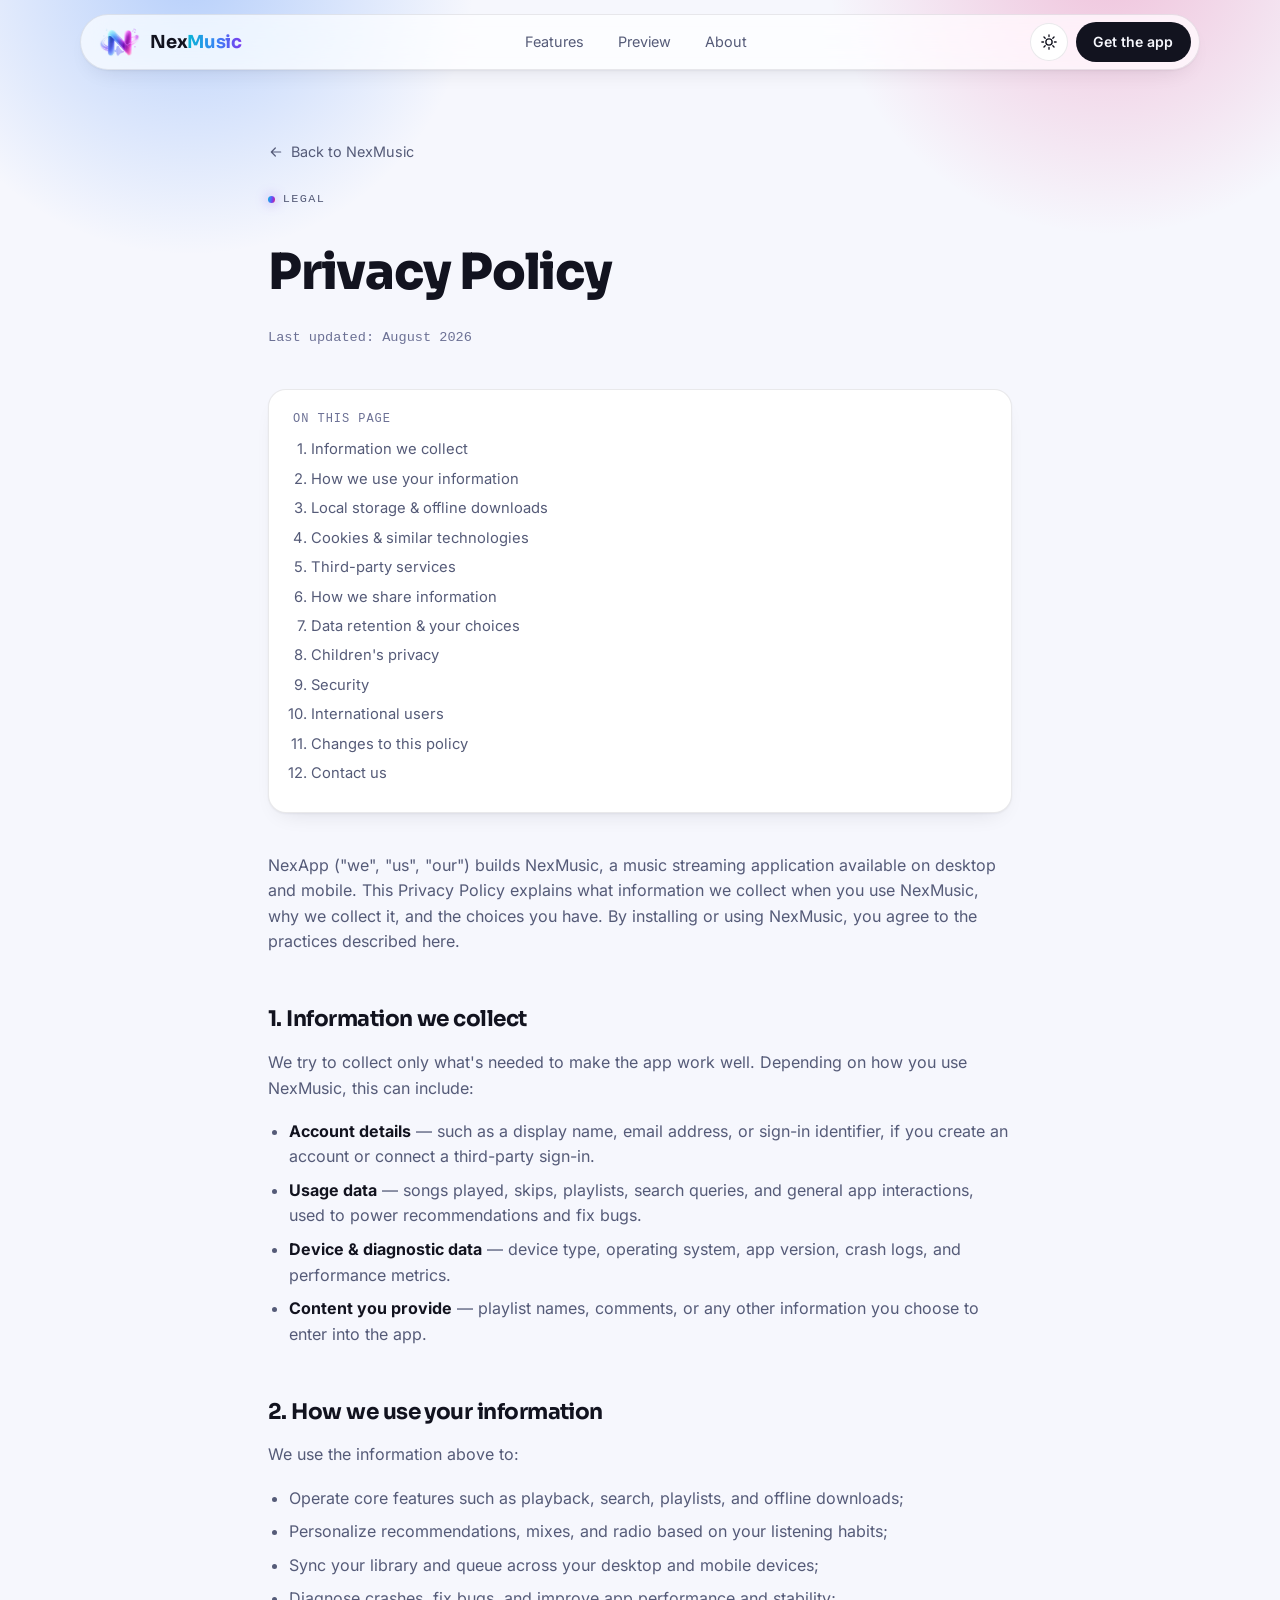
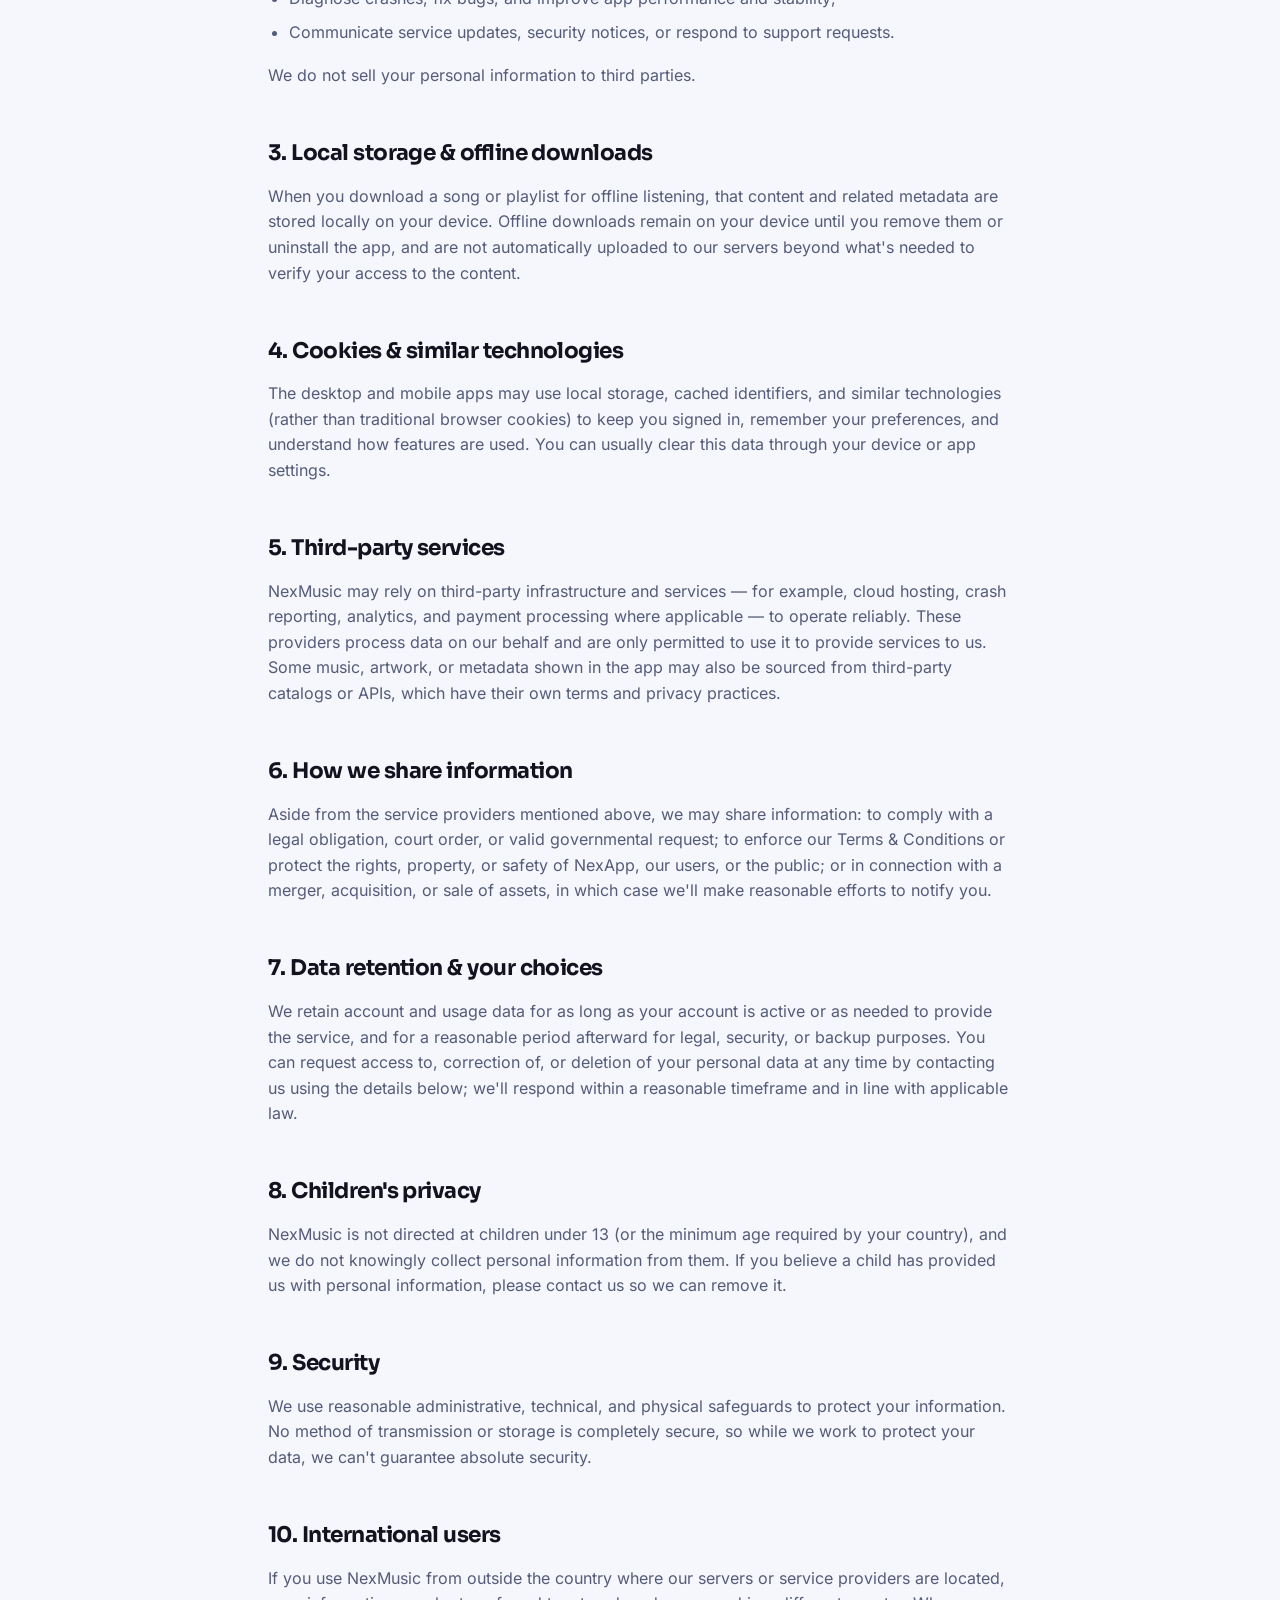
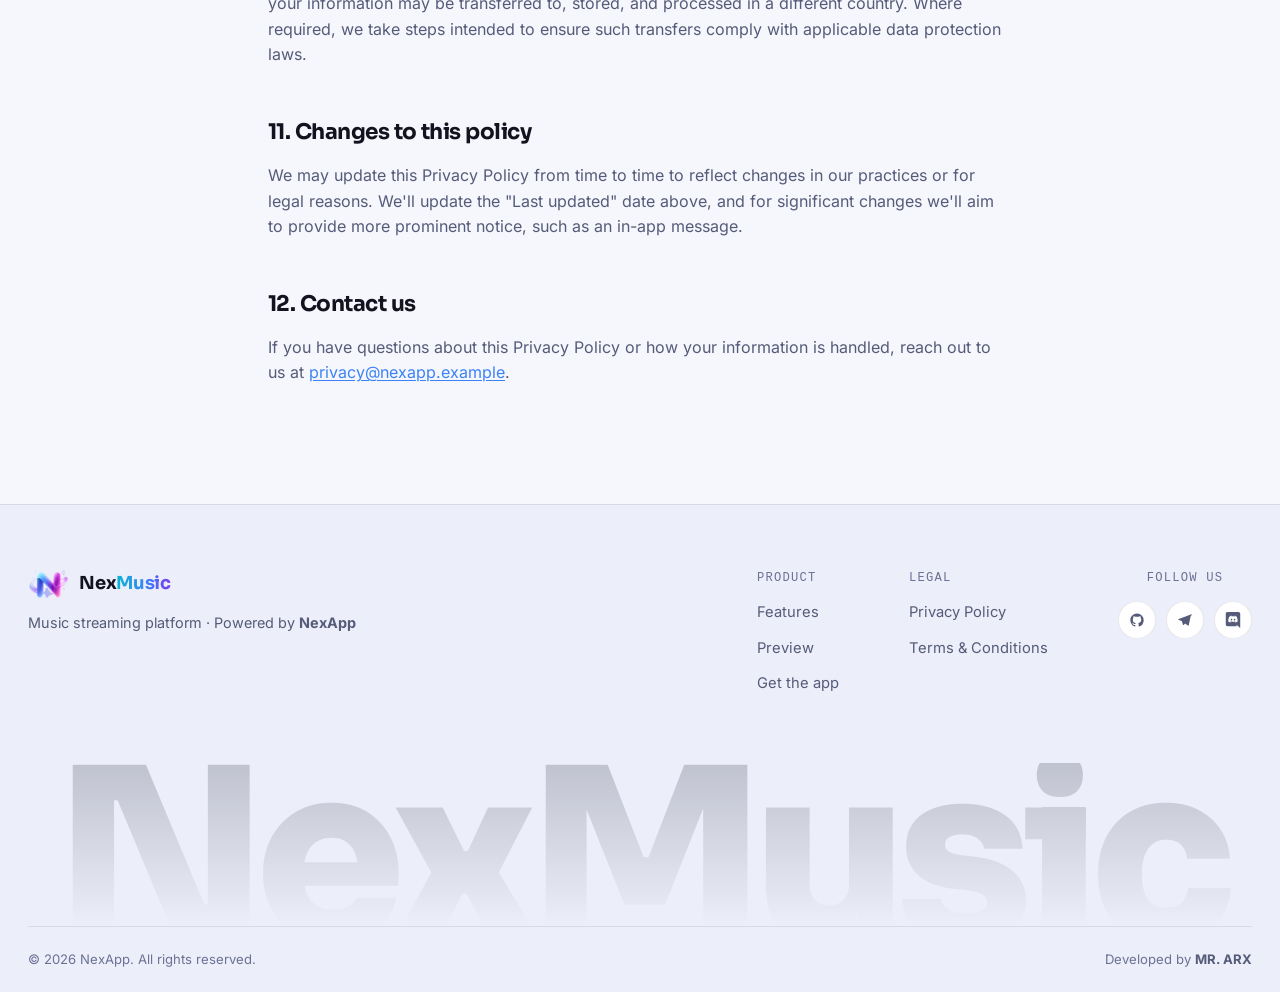
==== commit 818f2d59: "Look v2" ====
--- a/privacy-policy.html
+++ b/privacy-policy.html
@@ -5,28 +5,47 @@
 <meta name="viewport" content="width=device-width, initial-scale=1.0">
 <title>Privacy Policy — NexMusic</title>
 <meta name="description" content="How NexMusic collects, uses, and protects your information across desktop and mobile.">
-<link rel="icon" href="assets/favicon.ico" type="image/x-icon">
-<link rel="preconnect" href="https://fonts.googleapis.com">
-<link rel="preconnect" href="https://fonts.gstatic.com" crossorigin>
-<link href="https://fonts.googleapis.com/css2?family=Sora:wght@400;500;600;700;800&family=Inter:wght@400;500;600;700&family=JetBrains+Mono:wght@400;500&display=swap" rel="stylesheet">
+<meta name="color-scheme" content="light dark">
+<meta name="theme-color" content="#f6f7fd" id="themeColor">
+
+<link rel="icon" href="assets/favicon.ico" sizes="any">
+<link rel="apple-touch-icon" href="assets/apple-touch-icon.png">
+
+<script>
+/* apply saved / system theme before first paint (no flash) */
+(function(){var d=document.documentElement,t;d.classList.add('js');
+try{t=localStorage.getItem('nx-theme')}catch(e){}
+if(!t)t=matchMedia('(prefers-color-scheme: dark)').matches?'dark':'light';
+d.setAttribute('data-theme',t);
+var m=document.getElementById('themeColor');if(m)m.content=t==='dark'?'#07070f':'#f6f7fd';})();
+</script>
+
+<link rel="preload" href="assets/fonts/sora.woff2" as="font" type="font/woff2" crossorigin>
+<link rel="preload" href="assets/fonts/inter.woff2" as="font" type="font/woff2" crossorigin>
 <link rel="stylesheet" href="style.css">
 </head>
 <body>
-
-<div class="grain"></div>
-
+<div class="progress" id="progress" aria-hidden="true"></div>
+
+<!-- ============ NAV ============ -->
 <header class="nav" id="nav">
   <div class="nav-inner">
-    <a href="index.html" class="brand">
-      <img src="assets/logo.webp" alt="NexMusic" class="brand-mark">
+    <a href="index.html" class="brand" aria-label="NexMusic home">
+      <img src="assets/logo-nav.webp" alt="" width="42" height="30" class="brand-mark">
       <span class="brand-name">Nex<em>Music</em></span>
     </a>
-    <nav class="nav-links" id="navLinks">
+
+    <nav class="nav-links" id="navLinks" aria-label="Main">
       <a href="index.html#features">Features</a>
       <a href="index.html#player">Preview</a>
       <a href="index.html#about">About</a>
     </nav>
+
     <div class="nav-actions">
+      <button class="theme-toggle" id="themeToggle" aria-label="Toggle dark mode" title="Toggle theme">
+        <svg class="i-sun" width="18" height="18" viewBox="0 0 24 24" fill="none"><circle cx="12" cy="12" r="4.2" stroke="currentColor" stroke-width="1.8"/><path d="M12 2.5v2.2M12 19.3v2.2M2.5 12h2.2M19.3 12h2.2M5.3 5.3l1.6 1.6M17.1 17.1l1.6 1.6M18.7 5.3l-1.6 1.6M6.9 17.1l-1.6 1.6" stroke="currentColor" stroke-width="1.8" stroke-linecap="round"/></svg>
+        <svg class="i-moon" width="18" height="18" viewBox="0 0 24 24" fill="none"><path d="M20 14.5A8.5 8.5 0 1110 4.2 6.8 6.8 0 0020 14.5z" stroke="currentColor" stroke-width="1.8" stroke-linejoin="round"/></svg>
+      </button>
       <a href="https://nexappog.vercel.app/shop/nexmusic" target="_blank" rel="noopener" class="btn btn-ghost">Get the app</a>
       <button class="nav-toggle" id="navToggle" aria-label="Toggle menu" aria-expanded="false">
         <span></span><span></span><span></span>
@@ -36,6 +55,7 @@
 </header>
 
 <main>
+  <div class="legal-bg" aria-hidden="true"></div>
   <section class="legal-hero">
     <a href="index.html" class="legal-nav-back">
       <svg width="16" height="16" viewBox="0 0 24 24" fill="none"><path d="M19 12H5m0 0l6 6m-6-6l6-6" stroke="currentColor" stroke-width="1.8" stroke-linecap="round" stroke-linejoin="round"/></svg>
@@ -155,15 +175,17 @@
   </section>
 </main>
 
+<!-- ============ FOOTER ============ -->
 <footer class="footer" id="about">
   <div class="footer-inner">
     <div class="footer-brand">
       <a href="index.html" class="brand">
-        <img src="assets/logo.webp" alt="NexMusic" class="brand-mark">
+        <img src="assets/logo-nav.webp" alt="" width="42" height="30" class="brand-mark" loading="lazy">
         <span class="brand-name">Nex<em>Music</em></span>
       </a>
       <p>Music streaming platform · Powered by <strong>NexApp</strong></p>
     </div>
+
     <div class="footer-links">
       <div class="footer-col">
         <h4>Product</h4>
@@ -186,12 +208,15 @@
       </div>
     </div>
   </div>
+
+  <div class="footer-mark" aria-hidden="true">NexMusic</div>
+
   <div class="footer-bottom">
-    <p>© <span id="year"></span> NexApp. All rights reserved.</p>
+    <p>© <span id="year">2026</span> NexApp. All rights reserved.</p>
     <p>Developed by <strong>MR. ARX</strong></p>
   </div>
 </footer>
 
-<script src="script.js"></script>
+<script src="script.js" defer></script>
 </body>
 </html>
--- a/style.css
+++ b/style.css
@@ -1,43 +1,87 @@
 /* =========================================================
-   NexMusic — design tokens (light)
-   Color: #F7F8FC bg / #FFFFFF panel / #06B6D4 cyan / #3B82F6 blue
-          #7C3AED purple / #DB2777 pink / #12131F text / #5B6079 muted
-   Type:  Sora (display) · Inter (body) · JetBrains Mono (utility)
-   ========================================================= */
+   NexMusic — design system (light + dark)
+   Type:  Sora (display) · Inter (body) · system mono (labels)
+   Fonts are self-hosted + subset (assets/fonts) — zero external requests.
+   All animations use transform/opacity only (GPU friendly) and pause
+   automatically when off-screen (see script.js).
+   ========================================================= */
+
+@font-face{ font-family:"Sora";  src:url(assets/fonts/sora.woff2)  format("woff2"); font-weight:400 800; font-style:normal; font-display:swap; }
+@font-face{ font-family:"Inter"; src:url(assets/fonts/inter.woff2) format("woff2"); font-weight:400 700; font-style:normal; font-display:swap; }
 
 :root{
-  --bg:            #f7f8fc;
-  --bg-soft:       #f1f2f9;
-  --panel:         #ffffff;
-  --panel-line:    rgba(18,20,40,0.09);
-  --text:          #12131f;
-  --muted:         #5b6079;
-  --muted-2:       #8a8fb0;
-
-  --cyan:          #06b6d4;
-  --blue:          #3b82f6;
-  --purple:        #7c3aed;
-  --pink:          #db2777;
-
-  --grad-1: linear-gradient(90deg, var(--cyan), var(--blue) 55%, var(--purple));
-  --grad-2: linear-gradient(90deg, var(--purple), var(--pink));
-  --grad-full: linear-gradient(100deg, var(--cyan) 0%, var(--blue) 32%, var(--purple) 65%, var(--pink) 100%);
-
-  --radius-lg: 28px;
-  --radius-md: 18px;
-  --radius-sm: 12px;
-
-  --font-display: "Sora", "Inter", sans-serif;
-  --font-body: "Inter", sans-serif;
-  --font-mono: "JetBrains Mono", monospace;
-
-  --ease: cubic-bezier(.16,.84,.44,1);
-  --shadow-sm: 0 1px 2px rgba(18,20,40,.05), 0 8px 20px -12px rgba(18,20,40,.12);
-  --shadow-lg: 0 20px 60px -20px rgba(18,20,40,.22);
+  color-scheme:light;
+  --bg:#f6f7fd;
+  --bg-soft:#eceef9;
+  --panel:#ffffff;
+  --panel-2:#f8f9ff;
+  --line:rgba(18,20,40,.09);
+  --line-strong:rgba(18,20,40,.2);
+  --text:#12131f;
+  --muted:#555b78;
+  --muted-2:#6c7195;
+
+  --cyan:#06b6d4;
+  --blue:#3b82f6;
+  --purple:#7c3aed;
+  --pink:#db2777;
+
+  --grad-1:linear-gradient(90deg,var(--cyan),var(--blue) 55%,var(--purple));
+  --grad-2:linear-gradient(90deg,var(--purple),var(--pink));
+  --grad-full:linear-gradient(100deg,var(--cyan) 0%,var(--blue) 32%,var(--purple) 65%,var(--pink) 100%);
+
+  --glass:rgba(255,255,255,.7);
+  --glass-solid:rgba(255,255,255,.96);
+  --aurora-a:rgba(59,130,246,.34);
+  --aurora-b:rgba(219,39,119,.26);
+  --aurora-c:rgba(124,58,237,.26);
+  --dot:rgba(18,20,40,.16);
+  --spot:rgba(124,58,237,.11);
+  --viz-a:#f3f5ff;
+  --viz-b:#fbf6ff;
+  --card-ring:rgba(255,255,255,.6);
+
+  --radius-xl:36px;
+  --radius-lg:28px;
+  --radius-md:18px;
+  --radius-sm:12px;
+
+  --font-display:"Sora","Inter",system-ui,sans-serif;
+  --font-body:"Inter",system-ui,-apple-system,"Segoe UI",Roboto,sans-serif;
+  --font-mono:ui-monospace,"SF Mono","JetBrains Mono",Menlo,Consolas,monospace;
+
+  --ease:cubic-bezier(.16,.84,.44,1);
+  --shadow-sm:0 1px 2px rgba(18,20,40,.05),0 10px 24px -14px rgba(18,20,40,.16);
+  --shadow-lg:0 30px 70px -28px rgba(40,30,90,.35);
+}
+
+:root[data-theme="dark"]{
+  color-scheme:dark;
+  --bg:#07070f;
+  --bg-soft:#0d0d19;
+  --panel:#11111d;
+  --panel-2:#161624;
+  --line:rgba(255,255,255,.09);
+  --line-strong:rgba(255,255,255,.2);
+  --text:#f3f4fb;
+  --muted:#a4a9c8;
+  --muted-2:#8187ad;
+  --glass:rgba(18,18,32,.66);
+  --glass-solid:rgba(20,20,34,.96);
+  --aurora-a:rgba(59,130,246,.24);
+  --aurora-b:rgba(219,39,119,.2);
+  --aurora-c:rgba(124,58,237,.3);
+  --dot:rgba(255,255,255,.14);
+  --spot:rgba(124,58,237,.2);
+  --viz-a:#12122200;
+  --viz-b:#1a1230;
+  --card-ring:rgba(255,255,255,.08);
+  --shadow-sm:0 1px 2px rgba(0,0,0,.4),0 10px 24px -14px rgba(0,0,0,.7);
+  --shadow-lg:0 30px 80px -28px rgba(0,0,0,.85);
 }
 
 *,*::before,*::after{ box-sizing:border-box; }
-html{ scroll-behavior:smooth; }
+html{ scroll-behavior:smooth; scroll-padding-top:90px; }
 ::selection{ background:var(--purple); color:#fff; }
 
 body{
@@ -48,456 +92,637 @@
   font-size:16px;
   line-height:1.6;
   -webkit-font-smoothing:antialiased;
+  -webkit-text-size-adjust:100%;
   overflow-x:hidden;
-}
-
-img{ max-width:100%; display:block; }
+  transition:background-color .4s var(--ease),color .4s var(--ease);
+}
+
+img,svg{ max-width:100%; }
+img{ display:block; height:auto; }
 a{ color:inherit; text-decoration:none; }
-button{ font-family:inherit; cursor:pointer; background:none; border:none; color:inherit; }
-h1,h2,h3,h4{ font-family:var(--font-display); margin:0; font-weight:700; letter-spacing:-0.02em; }
+button{ font-family:inherit; cursor:pointer; background:none; border:none; color:inherit; padding:0; }
+h1,h2,h3,h4{ font-family:var(--font-display); margin:0; font-weight:700; letter-spacing:-.025em; text-wrap:balance; }
 p{ margin:0; }
-
-.grain{
-  position:fixed; inset:0; pointer-events:none; z-index:2; opacity:.025; mix-blend-mode:multiply;
-  background-image:url("data:image/svg+xml,%3Csvg xmlns='http://www.w3.org/2000/svg' width='120' height='120'%3E%3Cfilter id='n'%3E%3CfeTurbulence type='fractalNoise' baseFrequency='0.9' numOctaves='2' stitchTiles='stitch'/%3E%3C/filter%3E%3Crect width='100%25' height='100%25' filter='url(%23n)'/%3E%3C/svg%3E");
-}
+:focus-visible{ outline:2px solid var(--blue); outline-offset:3px; border-radius:6px; }
+
+.sr-only{ position:absolute; width:1px; height:1px; overflow:hidden; clip:rect(0 0 0 0); white-space:nowrap; }
 
 .grad-text{
   background:var(--grad-1);
-  -webkit-background-clip:text;
-  background-clip:text;
+  background-size:200% 100%;
+  -webkit-background-clip:text; background-clip:text;
   color:transparent;
-}
-.grad-text.alt{ background:var(--grad-2); -webkit-background-clip:text; background-clip:text; }
-
-/* ---------- simple fade reveal (non-3D elements) ---------- */
-[data-fade]{ opacity:0; transform:translateY(22px); transition:opacity .8s var(--ease), transform .8s var(--ease); transition-delay:var(--delay,0ms); }
-[data-fade].in{ opacity:1; transform:translateY(0); }
-
-@media (prefers-reduced-motion: reduce){
-  *{ animation-duration:.001ms !important; animation-iteration-count:1 !important; transition-duration:.001ms !important; scroll-behavior:auto !important; }
+  animation:grad-shift 7s ease-in-out infinite alternate;
+}
+.grad-text.alt{ background-image:var(--grad-2); background-size:200% 100%; }
+@keyframes grad-shift{ from{ background-position:0% 50%; } to{ background-position:100% 50%; } }
+
+/* ---------- reveal on scroll (only hidden when JS is running) ---------- */
+.js [data-fade]{
+  opacity:0; transform:translateY(26px) scale(.985);
+  transition:opacity .9s var(--ease),transform .9s var(--ease);
+  transition-delay:var(--delay,0ms);
+}
+.js [data-fade].in{ opacity:1; transform:none; }
+
+/* off-screen sections stop their infinite animations */
+.is-off *,.is-off *::before,.is-off *::after{ animation-play-state:paused !important; }
+
+@media (prefers-reduced-motion:reduce){
+  *,*::before,*::after{ animation-duration:.001ms !important; animation-iteration-count:1 !important; transition-duration:.001ms !important; scroll-behavior:auto !important; }
+  .js [data-fade]{ opacity:1; transform:none; }
+}
+
+/* ---------- scroll progress ---------- */
+.progress{
+  position:fixed; top:0; left:0; right:0; height:3px; z-index:70;
+  background:var(--grad-full); transform:scaleX(0); transform-origin:0 50%;
+  pointer-events:none;
 }
 
 /* ---------- buttons ---------- */
 .btn{
+  position:relative; overflow:hidden;
   display:inline-flex; align-items:center; justify-content:center; gap:.55em;
-  padding:.85em 1.5em;
-  border-radius:999px;
-  font-weight:600; font-size:.95rem;
-  transition:transform .25s var(--ease), box-shadow .25s var(--ease), background .25s var(--ease), border-color .25s var(--ease);
-  white-space:nowrap;
-}
-.btn:focus-visible{ outline:2px solid var(--blue); outline-offset:3px; }
+  padding:.9em 1.6em; border-radius:999px;
+  font-weight:600; font-size:.95rem; white-space:nowrap;
+  transition:transform .3s var(--ease),box-shadow .3s var(--ease),background-color .3s,border-color .3s,color .3s;
+}
+.btn svg{ flex:none; }
 .btn-primary{
-  background:var(--grad-full);
+  background:var(--grad-full); background-size:160% 100%; background-position:0 50%;
   color:#fff;
-  box-shadow:0 12px 28px -10px rgba(124,58,237,.45);
-}
-.btn-primary:hover{ transform:translateY(-2px); box-shadow:0 18px 34px -10px rgba(124,58,237,.55); }
-.btn-block{ width:100%; margin:1.4em 0 .7em; }
-.btn-outline{
-  border:1px solid var(--panel-line);
-  color:var(--text);
-  background:#fff;
-}
-.btn-outline:hover{ border-color:rgba(18,20,40,.3); background:var(--bg-soft); }
-.btn-ghost{
-  padding:.6em 1.3em;
-  font-size:.9rem;
-  border:1px solid var(--panel-line);
-  border-radius:999px;
-  background:#fff;
-}
-.btn-ghost:hover{ border-color:var(--blue); color:var(--blue); }
+  box-shadow:0 14px 30px -12px rgba(124,58,237,.6);
+}
+.btn-primary::after{
+  content:""; position:absolute; inset:0; pointer-events:none;
+  background:linear-gradient(110deg,transparent 35%,rgba(255,255,255,.5) 50%,transparent 65%);
+  transform:translateX(-130%);
+  animation:sheen 4.2s ease-in-out 1.4s infinite;
+}
+@keyframes sheen{ 0%{ transform:translateX(-130%); } 45%,100%{ transform:translateX(130%); } }
+.btn-primary:hover{ transform:translateY(-3px); background-position:100% 50%; box-shadow:0 20px 38px -12px rgba(124,58,237,.7); }
+.btn-primary:active{ transform:translateY(-1px) scale(.98); }
+.btn-outline{ border:1px solid var(--line-strong); color:var(--text); background:var(--glass); backdrop-filter:blur(8px); }
+.btn-outline:hover{ transform:translateY(-3px); border-color:var(--blue); color:var(--blue); }
+.btn-ghost{ padding:.62em 1.25em; font-size:.88rem; background:var(--text); color:var(--bg); }
+.btn-ghost:hover{ transform:translateY(-2px); box-shadow:0 10px 22px -10px rgba(124,58,237,.6); background:var(--purple); color:#fff; }
+.btn-light{ background:#fff; color:#12131f; box-shadow:0 14px 30px -14px rgba(0,0,0,.5); }
+.btn-light:hover{ transform:translateY(-3px); }
+.btn-line-light{ border:1px solid rgba(255,255,255,.35); color:#fff; }
+.btn-line-light:hover{ transform:translateY(-3px); background:rgba(255,255,255,.1); }
 
 /* ---------- eyebrow ---------- */
 .eyebrow{
-  display:inline-flex; align-items:center; gap:.6em;
-  font-family:var(--font-mono);
-  font-size:.78rem;
-  letter-spacing:.12em;
-  text-transform:uppercase;
-  color:var(--muted);
-  margin:0 0 1.1em;
-}
+  display:inline-flex; align-items:center; gap:.65em;
+  font-family:var(--font-mono); font-size:.74rem; letter-spacing:.12em; text-transform:uppercase;
+  color:var(--muted); margin:0 0 1.2em;
+}
+.eyebrow.pill{ padding:.5em 1.05em; border-radius:999px; background:var(--glass); border:1px solid var(--line); backdrop-filter:blur(8px); box-shadow:var(--shadow-sm); }
 .eyebrow.center{ justify-content:center; width:100%; }
 .eyebrow-dot{
-  width:7px; height:7px; border-radius:50%;
-  background:var(--grad-full);
-  box-shadow:0 0 12px rgba(124,58,237,.5);
+  width:7px; height:7px; border-radius:50%; background:var(--grad-full);
+  box-shadow:0 0 12px rgba(124,58,237,.6);
   animation:pulse-dot 2.2s ease-in-out infinite;
 }
-@keyframes pulse-dot{ 0%,100%{ opacity:1; transform:scale(1);} 50%{ opacity:.5; transform:scale(1.3);} }
-
-/* =========================================================
-   NAV
-   ========================================================= */
-.nav{
-  position:sticky; top:0; z-index:50;
-  backdrop-filter:blur(16px) saturate(140%);
-  background:rgba(247,248,252,.72);
-  border-bottom:1px solid transparent;
-  transition:border-color .3s, background .3s, box-shadow .3s;
-}
-.nav.scrolled{ border-color:var(--panel-line); background:rgba(255,255,255,.85); box-shadow:0 1px 0 rgba(18,20,40,.04); }
+@keyframes pulse-dot{ 0%,100%{ opacity:1; transform:scale(1); } 50%{ opacity:.5; transform:scale(1.4); } }
+
+/* =========================================================
+   NAV — floating glass pill
+   ========================================================= */
+.nav{ position:fixed; top:14px; left:0; right:0; z-index:60; padding:0 14px; pointer-events:none; }
 .nav-inner{
-  max-width:1240px; margin:0 auto;
-  display:flex; align-items:center; justify-content:space-between;
-  padding:16px 28px;
-}
+  pointer-events:auto;
+  max-width:1120px; margin:0 auto;
+  display:flex; align-items:center; justify-content:space-between; gap:16px;
+  padding:7px 8px 7px 18px; border-radius:999px;
+  background:var(--glass); border:1px solid var(--line);
+  backdrop-filter:blur(18px) saturate(160%); -webkit-backdrop-filter:blur(18px) saturate(160%);
+  box-shadow:var(--shadow-sm);
+  transition:box-shadow .4s var(--ease),background-color .4s;
+}
+.nav.scrolled .nav-inner{ box-shadow:var(--shadow-lg); }
 .brand{ display:flex; align-items:center; gap:10px; }
-.brand-mark{ width:32px; height:32px; object-fit:contain; }
-.brand-name{ font-family:var(--font-display); font-weight:700; font-size:1.15rem; }
+.brand-mark{ height:30px; width:auto; transition:transform .5s var(--ease); }
+.brand:hover .brand-mark{ transform:rotate(-8deg) scale(1.1); }
+.brand-name{ font-family:var(--font-display); font-weight:700; font-size:1.12rem; letter-spacing:-.02em; }
 .brand-name em{ font-style:normal; background:var(--grad-1); -webkit-background-clip:text; background-clip:text; color:transparent; }
 
-.nav-links{ display:flex; gap:2.2rem; }
-.nav-links a{ font-size:.92rem; color:var(--muted); transition:color .2s; position:relative; }
-.nav-links a:hover{ color:var(--text); }
-
-.nav-actions{ display:flex; align-items:center; gap:14px; }
-.nav-toggle{ display:none; flex-direction:column; gap:5px; width:26px; }
-.nav-toggle span{ height:2px; background:var(--text); border-radius:2px; transition:transform .25s, opacity .25s; }
+.nav-links{ display:flex; gap:2px; }
+.nav-links a{ position:relative; padding:8px 16px; border-radius:999px; font-size:.9rem; color:var(--muted); transition:color .25s,background-color .25s; }
+.nav-links a:hover{ color:var(--text); background:var(--bg-soft); }
+.nav-links a.is-active{ color:var(--text); background:var(--bg-soft); }
+
+.nav-actions{ display:flex; align-items:center; gap:8px; }
+.theme-toggle{
+  position:relative; width:38px; height:38px; border-radius:50%;
+  display:grid; place-items:center; color:var(--text);
+  border:1px solid var(--line); background:var(--panel);
+  transition:transform .4s var(--ease),border-color .25s;
+}
+.theme-toggle:hover{ transform:rotate(18deg) scale(1.06); border-color:var(--purple); }
+.theme-toggle svg{ position:absolute; transition:transform .5s var(--ease),opacity .3s; }
+.theme-toggle .i-moon{ opacity:0; transform:rotate(-70deg) scale(.5); }
+:root[data-theme="dark"] .theme-toggle .i-sun{ opacity:0; transform:rotate(70deg) scale(.5); }
+:root[data-theme="dark"] .theme-toggle .i-moon{ opacity:1; transform:none; }
+
+.nav-toggle{ display:none; flex-direction:column; justify-content:center; gap:5px; width:38px; height:38px; padding:0 10px; border-radius:50%; border:1px solid var(--line); background:var(--panel); }
+.nav-toggle span{ height:2px; background:var(--text); border-radius:2px; transition:transform .3s var(--ease),opacity .2s; }
+.nav-toggle[aria-expanded="true"] span:nth-child(1){ transform:translateY(7px) rotate(45deg); }
+.nav-toggle[aria-expanded="true"] span:nth-child(2){ opacity:0; }
+.nav-toggle[aria-expanded="true"] span:nth-child(3){ transform:translateY(-7px) rotate(-45deg); }
 
 /* =========================================================
    HERO
    ========================================================= */
-.hero{ position:relative; padding:64px 28px 0; overflow:hidden; }
-.hero-bg{ position:absolute; inset:0; z-index:0; pointer-events:none; }
-.glow{ position:absolute; border-radius:50%; filter:blur(100px); opacity:.55; }
-.glow-blue{ width:520px; height:520px; background:radial-gradient(circle, rgba(59,130,246,.35), transparent 70%); top:-160px; left:-140px; }
-.glow-pink{ width:560px; height:560px; background:radial-gradient(circle, rgba(219,39,119,.28), transparent 70%); top:-100px; right:-180px; }
+.hero{ position:relative; padding:132px 28px 0; overflow:hidden; }
+
+.aurora{ position:absolute; inset:0; z-index:0; pointer-events:none; overflow:hidden; }
+.aurora i{
+  position:absolute; width:56vmax; height:56vmax; border-radius:50%;
+  background:radial-gradient(circle,var(--c) 0%,transparent 62%);
+  will-change:transform;
+}
+.aurora i:nth-child(1){ --c:var(--aurora-a); top:-30vmax; left:-14vmax; animation:drift-a 26s ease-in-out infinite alternate; }
+.aurora i:nth-child(2){ --c:var(--aurora-b); top:-24vmax; right:-18vmax; animation:drift-b 30s ease-in-out infinite alternate; }
+.aurora i:nth-child(3){ --c:var(--aurora-c); top:6vmax; left:30%; width:44vmax; height:44vmax; animation:drift-c 34s ease-in-out infinite alternate; }
+@keyframes drift-a{ to{ transform:translate3d(14vmax,8vmax,0) scale(1.15); } }
+@keyframes drift-b{ to{ transform:translate3d(-12vmax,10vmax,0) scale(.9); } }
+@keyframes drift-c{ to{ transform:translate3d(-10vmax,-4vmax,0) scale(1.2); } }
+
+.hero::before{
+  content:""; position:absolute; inset:0; z-index:0; pointer-events:none;
+  background-image:radial-gradient(var(--dot) 1px,transparent 1.4px);
+  background-size:30px 30px;
+  -webkit-mask-image:radial-gradient(ellipse 70% 60% at 50% 30%,#000,transparent 75%);
+          mask-image:radial-gradient(ellipse 70% 60% at 50% 30%,#000,transparent 75%);
+}
 
 .hero-inner{
   position:relative; z-index:1;
   max-width:1240px; margin:0 auto;
-  display:grid; grid-template-columns:1.15fr .85fr; gap:40px; align-items:center;
-  padding-bottom:70px;
-}
-
-.hero-title{ font-size:clamp(2.5rem, 5vw, 4rem); line-height:1.06; margin-bottom:.5em; }
-.hero-sub{ color:var(--muted); font-size:1.08rem; max-width:520px; margin-bottom:2em; }
-.hero-cta{ display:flex; align-items:center; gap:16px; flex-wrap:wrap; margin-bottom:2.6em; }
-
-.hero-stats{ display:flex; flex-wrap:wrap; gap:1.6em 2em; }
-.stat{ display:flex; align-items:center; gap:.55em; font-size:.88rem; color:var(--muted); }
-.stat-icon{ color:var(--blue); font-size:1rem; }
+  display:grid; grid-template-columns:minmax(0,1.3fr) minmax(0,.9fr); gap:40px; align-items:center;
+  padding-bottom:84px;
+}
+
+.rise{ animation:rise .95s var(--ease) both; animation-delay:calc(var(--d,0) * 1ms); }
+@keyframes rise{ from{ opacity:0; transform:translateY(28px); } to{ opacity:1; transform:none; } }
+
+.hero-title{ font-size:clamp(2.6rem,4.5vw,4.3rem); line-height:1.04; letter-spacing:-.035em; margin-bottom:.45em; font-weight:800; }
+.hero-title .line{ display:block; }
+.hero-title .w{ display:inline-block; overflow:hidden; vertical-align:bottom; padding:0 .04em .14em; margin:0 -.04em -.14em; }
+.hero-title .wi{ display:inline-block; transform:translateY(115%); animation:word-up 1s var(--ease) forwards; animation-delay:calc(var(--i) * 80ms + 120ms); }
+@keyframes word-up{ to{ transform:none; } }
+
+.hero-sub{ color:var(--muted); font-size:1.12rem; max-width:530px; margin-bottom:2.1em; }
+.hero-cta{ display:flex; align-items:center; gap:14px; flex-wrap:wrap; margin-bottom:2.6em; }
+
+.hero-stats{ display:flex; flex-wrap:wrap; gap:.8em; }
+.stat{
+  display:inline-flex; align-items:center; gap:.55em; padding:.45em .95em .45em .5em;
+  font-size:.84rem; color:var(--muted);
+  background:var(--glass); border:1px solid var(--line); border-radius:999px; backdrop-filter:blur(8px);
+  transition:transform .3s var(--ease),border-color .3s,color .3s;
+}
+.stat:hover{ transform:translateY(-3px); border-color:var(--blue); color:var(--text); }
+.stat-icon{ width:24px; height:24px; border-radius:50%; display:grid; place-items:center; font-size:.78rem; color:#fff; background:var(--grad-1); }
+.stat:nth-child(2) .stat-icon{ background:var(--grad-2); }
+.stat:nth-child(3) .stat-icon{ background:linear-gradient(135deg,var(--cyan),var(--purple)); }
+.stat:nth-child(4) .stat-icon{ background:linear-gradient(135deg,var(--blue),var(--pink)); }
 
 /* ---------- 3D tilt stage ---------- */
 .hero-art{ display:flex; justify-content:center; align-items:center; }
 .tilt-stage{
-  width:340px; height:340px;
-  perspective:1400px;
-  position:relative;
-}
+  width:min(420px,100%); aspect-ratio:1; position:relative; perspective:1400px;
+  animation:stage-in 1.3s var(--ease) .15s both;
+}
+@keyframes stage-in{ from{ opacity:0; transform:scale(.8) translateY(30px); } to{ opacity:1; transform:none; } }
+.stage-glow{
+  position:absolute; inset:8%; border-radius:50%;
+  background:radial-gradient(circle,rgba(124,58,237,.34),rgba(59,130,246,.16) 45%,transparent 70%);
+  animation:glow-breathe 5s ease-in-out infinite;
+}
+@keyframes glow-breathe{ 0%,100%{ transform:scale(.92); opacity:.8; } 50%{ transform:scale(1.08); opacity:1; } }
 .tilt-inner{
-  position:absolute; inset:0;
-  transform-style:preserve-3d;
-  transform:rotateX(var(--rx,0deg)) rotateY(var(--ry,0deg));
-  transition:transform .5s var(--ease);
+  position:absolute; inset:0; transform-style:preserve-3d;
   display:flex; align-items:center; justify-content:center;
-}
-.tilt-layer{
-  position:absolute;
-  transform:translateZ(var(--depth,0px));
   will-change:transform;
 }
-.hero-logo{ width:220px; filter:drop-shadow(0 24px 40px rgba(59,130,246,.28)); animation:float-logo 6s ease-in-out infinite; }
-@keyframes float-logo{ 0%,100%{ transform:translateZ(var(--depth)) translateY(0);} 50%{ transform:translateZ(var(--depth)) translateY(-14px);} }
-
-.layer-ring{ border-radius:50%; border:1px solid var(--panel-line); }
-.ring-1{ width:300px; height:300px; animation:spin 26s linear infinite; border-color:rgba(59,130,246,.3); }
-.ring-2{ width:230px; height:230px; animation:spin 20s linear infinite reverse; border-color:rgba(219,39,119,.3); }
-@keyframes spin{ to{ transform:translateZ(var(--depth)) rotate(360deg);} }
-
-.mini-eq{ bottom:26px; display:flex; align-items:flex-end; gap:4px; height:26px; }
-.mini-eq span{ width:3px; background:var(--grad-1); border-radius:2px; animation:eq-bounce 1.1s ease-in-out infinite; }
-.mini-eq span:nth-child(1){ animation-delay:.0s; height:40%; }
-.mini-eq span:nth-child(2){ animation-delay:.1s; height:80%; }
-.mini-eq span:nth-child(3){ animation-delay:.2s; height:50%; }
-.mini-eq span:nth-child(4){ animation-delay:.3s; height:100%; }
-.mini-eq span:nth-child(5){ animation-delay:.15s; height:60%; }
-.mini-eq span:nth-child(6){ animation-delay:.25s; height:35%; }
-.mini-eq span:nth-child(7){ animation-delay:.05s; height:75%; }
-@keyframes eq-bounce{ 0%,100%{ transform:scaleY(.4);} 50%{ transform:scaleY(1);} }
+.tilt-layer{ position:absolute; transform:translateZ(var(--depth,0px)); }
+.hero-logo{ width:72%; filter:drop-shadow(0 26px 40px rgba(99,70,230,.35)); animation:float-logo 6s ease-in-out infinite; }
+@keyframes float-logo{ 0%,100%{ transform:translateZ(var(--depth)) translateY(0) rotate(-1deg); } 50%{ transform:translateZ(var(--depth)) translateY(-16px) rotate(1deg); } }
+
+.layer-ring{ border-radius:50%; border:1px solid var(--line-strong); }
+.ring-1{ width:92%; aspect-ratio:1; border-color:rgba(59,130,246,.4); animation:spin 28s linear infinite; }
+.ring-2{ width:70%; aspect-ratio:1; border:1px dashed rgba(219,39,119,.45); animation:spin 22s linear infinite reverse; }
+.ring-1::after,.ring-2::after{
+  content:""; position:absolute; top:-5px; left:50%; width:10px; height:10px; margin-left:-5px; border-radius:50%;
+  background:var(--blue); box-shadow:0 0 16px 3px rgba(59,130,246,.7);
+}
+.ring-2::after{ background:var(--pink); box-shadow:0 0 16px 3px rgba(219,39,119,.7); top:auto; bottom:-5px; }
+@keyframes spin{ to{ transform:translateZ(var(--depth)) rotate(360deg); } }
+
+.mini-eq{ bottom:3%; display:flex; align-items:flex-end; gap:4px; height:30px; }
+.mini-eq span{ width:4px; height:100%; background:var(--grad-1); border-radius:3px; transform-origin:bottom; animation:eq-bounce 1.1s ease-in-out infinite; }
+.mini-eq span:nth-child(1){ animation-delay:-.0s; --lo:.25; } .mini-eq span:nth-child(2){ animation-delay:-.1s; --lo:.5; }
+.mini-eq span:nth-child(3){ animation-delay:-.2s; --lo:.3; }  .mini-eq span:nth-child(4){ animation-delay:-.3s; --lo:.6; }
+.mini-eq span:nth-child(5){ animation-delay:-.15s; --lo:.35; } .mini-eq span:nth-child(6){ animation-delay:-.25s; --lo:.2; }
+.mini-eq span:nth-child(7){ animation-delay:-.05s; --lo:.45; }
+@keyframes eq-bounce{ 0%,100%{ transform:scaleY(var(--lo,.3)); } 50%{ transform:scaleY(1); } }
 
 .chip{
-  font-family:var(--font-mono); font-size:.72rem; font-weight:500;
-  background:#fff; border:1px solid var(--panel-line); border-radius:999px;
-  padding:.5em 1em; box-shadow:var(--shadow-sm); color:var(--muted);
-  white-space:nowrap;
-}
-.chip-a{ top:14px; left:-24px; }
-.chip-b{ bottom:36px; right:-30px; }
-
-/* marquee */
-.marquee{ position:relative; z-index:1; border-top:1px solid var(--panel-line); border-bottom:1px solid var(--panel-line); overflow:hidden; padding:18px 0; background:rgba(124,58,237,.03); }
-.marquee-track{ display:flex; gap:.6em; white-space:nowrap; width:max-content; animation:marquee 26s linear infinite; }
-.marquee-track span{ font-family:var(--font-display); font-weight:600; font-size:1.1rem; color:var(--muted); padding:0 .3em; text-transform:uppercase; letter-spacing:.04em; }
-.marquee-track i{ color:var(--purple); font-style:normal; }
-@keyframes marquee{ from{ transform:translateX(0);} to{ transform:translateX(-50%);} }
-
-/* =========================================================
-   SECTION HEAD (shared)
-   ========================================================= */
-.section-head{ max-width:720px; margin:0 auto 3.2em; text-align:center; }
-.section-head h2{ font-size:clamp(1.8rem,3.4vw,2.6rem); margin-bottom:.35em; }
-.section-sub{ color:var(--muted); font-size:1.02rem; }
-
-/* =========================================================
-   FEATURES
-   ========================================================= */
-.features{ max-width:1240px; margin:0 auto; padding:120px 28px 40px; }
-.feature-grid{ display:grid; grid-template-columns:repeat(4, 1fr); gap:22px; perspective:1600px; }
-.feature-card{
-  background:var(--panel);
-  border:1px solid var(--panel-line);
-  border-radius:var(--radius-md);
-  padding:28px 24px;
+  display:flex; align-items:center; gap:.6em;
+  font-family:var(--font-mono); font-size:.72rem; font-weight:500; white-space:nowrap;
+  background:var(--glass-solid); border:1px solid var(--line); border-radius:999px;
+  padding:.55em 1.05em; box-shadow:var(--shadow-sm); color:var(--muted);
+}
+.chip-a{ top:9%; left:-2%; }
+.chip-b{ bottom:20%; right:-4%; }
+.chip-c{ top:30%; right:-6%; padding:.5em .9em .5em .6em; color:var(--text); }
+.chip-a,.chip-b,.chip-c{ animation:chip-bob 5s ease-in-out infinite; }
+.chip-b{ animation-delay:-1.6s; } .chip-c{ animation-delay:-3s; }
+@keyframes chip-bob{ 0%,100%{ transform:translateZ(var(--depth)) translateY(0); } 50%{ transform:translateZ(var(--depth)) translateY(-9px); } }
+.chip-c .mini-bars{ display:flex; align-items:flex-end; gap:2px; height:12px; }
+.chip-c .mini-bars i{ width:2.5px; height:100%; background:var(--pink); border-radius:2px; transform-origin:bottom; animation:eq-bounce .9s ease-in-out infinite; }
+.chip-c .mini-bars i:nth-child(2){ animation-delay:-.3s; } .chip-c .mini-bars i:nth-child(3){ animation-delay:-.6s; }
+.chip-dot{ width:7px; height:7px; border-radius:50%; background:#22c55e; box-shadow:0 0 8px #22c55e; }
+
+/* ---------- marquee ---------- */
+.marquee{
+  position:relative; z-index:1; overflow:hidden; padding:20px 0;
+  border-top:1px solid var(--line); border-bottom:1px solid var(--line);
+  background:linear-gradient(90deg,rgba(6,182,212,.05),rgba(124,58,237,.07),rgba(219,39,119,.05));
+  -webkit-mask-image:linear-gradient(90deg,transparent,#000 8%,#000 92%,transparent);
+          mask-image:linear-gradient(90deg,transparent,#000 8%,#000 92%,transparent);
+}
+.marquee-track{ display:flex; width:max-content; animation:marquee 32s linear infinite; }
+.marquee-half{ display:flex; align-items:center; gap:1.1rem; padding-right:1.1rem; white-space:nowrap; }
+.marquee-half span{ font-family:var(--font-display); font-weight:800; font-size:clamp(1.5rem,3vw,2.3rem); letter-spacing:-.02em; text-transform:uppercase; color:transparent; -webkit-text-stroke:1.3px var(--line-strong); }
+.marquee-half span:nth-of-type(even){ -webkit-text-stroke:0; background:var(--grad-full); -webkit-background-clip:text; background-clip:text; }
+.marquee-half i{ color:var(--purple); font-style:normal; font-size:1.2rem; }
+@keyframes marquee{ to{ transform:translateX(-50%); } }
+
+/* =========================================================
+   SECTION HEAD
+   ========================================================= */
+.section-head{ max-width:760px; margin:0 auto 3.4em; text-align:center; }
+.section-head h2{ font-size:clamp(2rem,4vw,3.1rem); line-height:1.1; margin-bottom:.4em; font-weight:800; }
+.section-sub{ color:var(--muted); font-size:1.05rem; }
+
+/* =========================================================
+   FEATURES — bento
+   ========================================================= */
+.features{ max-width:1240px; margin:0 auto; padding:130px 28px 30px; }
+.bento{ display:grid; grid-template-columns:repeat(12,1fr); gap:20px; }
+.bcard{
+  position:relative; isolation:isolate; overflow:hidden;
+  grid-column:span 6; display:flex; flex-direction:column;
+  background:var(--panel); border:1px solid var(--line); border-radius:var(--radius-lg);
   box-shadow:var(--shadow-sm);
-  transition:transform .35s var(--ease), box-shadow .35s var(--ease), border-color .3s;
-  transform-style:preserve-3d;
-}
-.feature-card:hover{ transform:translateY(-6px); box-shadow:var(--shadow-lg); border-color:rgba(18,20,40,.16); }
-.feature-icon{
-  width:48px; height:48px; border-radius:14px;
+  transition:opacity .9s var(--ease),transform .5s var(--ease),box-shadow .5s var(--ease),border-color .3s;
+}
+.bcard.s7{ grid-column:span 7; } .bcard.s5{ grid-column:span 5; }
+.bcard::before{
+  content:""; position:absolute; inset:0; z-index:-1; pointer-events:none; opacity:0; transition:opacity .35s;
+  background:radial-gradient(420px circle at var(--mx,50%) var(--my,50%),var(--spot),transparent 65%);
+}
+.bcard:hover{ transform:translateY(-6px); box-shadow:var(--shadow-lg); border-color:var(--line-strong); }
+.bcard:hover::before{ opacity:1; }
+.js .bcard[data-fade]{ transition:opacity .9s var(--ease),transform .9s var(--ease),box-shadow .5s var(--ease),border-color .3s; }
+.js .bcard[data-fade].in{ transition:opacity .9s var(--ease),transform .5s var(--ease),box-shadow .5s var(--ease),border-color .3s; }
+
+.bviz{
+  position:relative; height:178px; overflow:hidden; border-bottom:1px solid var(--line);
+  background:linear-gradient(180deg,var(--viz-a),var(--viz-b));
+}
+.bbody{ padding:24px 28px 30px; }
+.feature-icon{ width:44px; height:44px; border-radius:14px; display:grid; place-items:center; margin-bottom:1em; transition:transform .5s var(--ease); }
+.bcard:hover .feature-icon{ transform:rotate(-8deg) scale(1.1); }
+.icon-blue{ background:rgba(59,130,246,.13); color:var(--blue); }
+.icon-purple{ background:rgba(124,58,237,.13); color:var(--purple); }
+.icon-cyan{ background:rgba(6,182,212,.14); color:var(--cyan); }
+.icon-pink{ background:rgba(219,39,119,.13); color:var(--pink); }
+.bbody h3{ font-size:1.25rem; margin-bottom:.45em; }
+.bbody p{ color:var(--muted); font-size:.96rem; max-width:46ch; }
+
+/* viz A — endless album tiles */
+.tiles{
+  position:absolute; inset:0; display:flex; flex-direction:column; justify-content:center; gap:14px;
+  -webkit-mask-image:linear-gradient(90deg,transparent,#000 14%,#000 86%,transparent);
+          mask-image:linear-gradient(90deg,transparent,#000 14%,#000 86%,transparent);
+}
+.tile-row{ display:flex; gap:14px; width:max-content; animation:slide 46s linear infinite; }
+.tile-row.rev{ animation-direction:reverse; animation-duration:58s; margin-left:-40px; }
+.tile-row i{
+  position:relative; flex:none; width:68px; height:68px; border-radius:18px;
+  background:linear-gradient(135deg,var(--a),var(--b));
+  box-shadow:0 10px 20px -10px var(--a);
+}
+.tile-row i::after{ content:""; position:absolute; right:10px; bottom:10px; width:22px; height:22px; border-radius:50%; background:radial-gradient(circle,rgba(255,255,255,.9) 0 18%,rgba(255,255,255,.28) 20% 100%); }
+@keyframes slide{ to{ transform:translateX(-50%); } }
+
+/* viz B — taste ripples */
+.ripples{ position:absolute; inset:0; display:grid; place-items:center; }
+.ripples span.r{ position:absolute; width:84px; height:84px; border-radius:50%; border:1.5px solid var(--purple); opacity:0; animation:ripple 4.5s ease-out infinite; }
+.ripples span.r:nth-child(2){ animation-delay:1.5s; border-color:var(--pink); } .ripples span.r:nth-child(3){ animation-delay:3s; border-color:var(--blue); }
+@keyframes ripple{ 0%{ transform:scale(.55); opacity:.6; } 100%{ transform:scale(3.4); opacity:0; } }
+.heart-core{ position:relative; width:56px; height:56px; border-radius:50%; display:grid; place-items:center; color:#fff; background:var(--grad-2); box-shadow:0 12px 28px -8px rgba(219,39,119,.7); animation:heartbeat 1.7s ease-in-out infinite; }
+@keyframes heartbeat{ 0%,40%,100%{ transform:scale(1); } 15%{ transform:scale(1.16); } 28%{ transform:scale(1.02); } }
+.mix-chip{
+  position:absolute; font-weight:400; font-family:var(--font-mono); font-size:.7rem; padding:.4em .9em; border-radius:999px;
+  background:var(--glass-solid); border:1px solid var(--line); color:var(--muted); box-shadow:var(--shadow-sm);
+  animation:chip-float 6s ease-in-out infinite;
+}
+.mix-chip:nth-of-type(1){ top:22%; left:9%; } .mix-chip:nth-of-type(2){ top:58%; left:16%; animation-delay:-2s; }
+.mix-chip:nth-of-type(3){ top:26%; right:10%; animation-delay:-3.5s; } .mix-chip:nth-of-type(4){ top:64%; right:14%; animation-delay:-1s; }
+@keyframes chip-float{ 0%,100%{ transform:translateY(0); } 50%{ transform:translateY(-9px); } }
+
+/* viz C — spectrum */
+.spectrum{ position:absolute; inset:0; display:flex; align-items:flex-end; justify-content:center; gap:5px; padding:26px 28px 0; }
+.spectrum i{
+  flex:1; max-width:11px; height:100%; border-radius:6px 6px 0 0; transform-origin:bottom;
+  background:linear-gradient(180deg,var(--pink),var(--purple) 45%,var(--cyan));
+  animation:spec 1.5s ease-in-out infinite;
+  transform:scaleY(var(--lo));
+}
+@keyframes spec{ 0%,100%{ transform:scaleY(var(--lo)); } 50%{ transform:scaleY(var(--hi)); } }
+.viz-tag{
+  position:absolute; top:14px; left:16px; z-index:2; font-family:var(--font-mono); font-size:.66rem; letter-spacing:.06em; text-transform:uppercase;
+  padding:.4em .8em; border-radius:999px; background:var(--glass-solid); border:1px solid var(--line); color:var(--muted);
+}
+
+/* viz D — downloads */
+.dl{ position:absolute; inset:0; display:flex; flex-direction:column; justify-content:center; gap:10px; padding:0 26px; }
+.dl-row{ display:flex; align-items:center; gap:12px; padding:8px 12px; border-radius:14px; background:var(--glass-solid); border:1px solid var(--line); box-shadow:var(--shadow-sm); }
+.dl-art{ flex:none; width:30px; height:30px; border-radius:9px; background:linear-gradient(135deg,var(--a),var(--b)); }
+.dl-name{ flex:none; width:104px; font-family:var(--font-display); font-weight:600; font-size:.8rem; line-height:1.2; white-space:nowrap; overflow:hidden; text-overflow:ellipsis; }
+.dl-name small{ display:block; font-family:var(--font-body); font-weight:400; font-size:.68rem; color:var(--muted-2); }
+.dl-bar{ flex:1; height:5px; border-radius:5px; background:var(--line); overflow:hidden; }
+.dl-bar i{ display:block; height:100%; border-radius:5px; background:var(--grad-full); transform-origin:left; animation:dlfill 6s ease-in-out infinite; animation-delay:var(--d,0s); transform:scaleX(0); }
+.dl-check{ flex:none; width:22px; height:22px; border-radius:50%; display:grid; place-items:center; background:#22c55e; color:#fff; opacity:0; animation:dlcheck 6s ease-in-out infinite; animation-delay:var(--d,0s); }
+@keyframes dlfill{ 0%{ transform:scaleX(0); opacity:1; } 55%,92%{ transform:scaleX(1); opacity:1; } 100%{ transform:scaleX(1); opacity:0; } }
+@keyframes dlcheck{ 0%,52%{ opacity:0; transform:scale(.4); } 62%,92%{ opacity:1; transform:scale(1); } 100%{ opacity:0; transform:scale(1); } }
+
+.platform-note{
+  display:flex; align-items:center; justify-content:center; gap:.7em; flex-wrap:wrap;
+  margin-top:48px; color:var(--muted-2); font-size:.84rem; font-family:var(--font-mono);
+}
+.platform-note svg{ color:var(--muted); }
+.platform-note .dot{ opacity:.5; }
+
+/* =========================================================
+   PLAYER — pinned 3D scroll stage (signature)
+   ========================================================= */
+.player-section{ position:relative; max-width:1240px; margin:0 auto; padding:110px 28px 0; }
+.player-pin-wrap{ position:relative; height:230vh; }
+
+.player-stage{
+  position:sticky; top:0; height:100vh; height:100svh;
   display:flex; align-items:center; justify-content:center;
-  margin-bottom:1.2em;
-}
-.icon-blue{ background:rgba(59,130,246,.12); color:var(--blue); }
-.icon-purple{ background:rgba(124,58,237,.12); color:var(--purple); }
-.icon-cyan{ background:rgba(6,182,212,.12); color:var(--cyan); }
-.icon-pink{ background:rgba(219,39,119,.12); color:var(--pink); }
-.feature-card h3{ font-size:1.08rem; margin-bottom:.5em; }
-.feature-card p{ color:var(--muted); font-size:.92rem; }
-
-.platform-note{
-  display:flex; align-items:center; justify-content:center; gap:.6em; flex-wrap:wrap;
-  margin-top:44px; color:var(--muted-2); font-size:.85rem; font-family:var(--font-mono);
-}
-.platform-note svg{ color:var(--muted); }
-.platform-note .dot{ color:var(--panel-line); }
-
-/* =========================================================
-   PLAYER — pinned 3D scroll stage (signature)
-   ========================================================= */
-.player-section{ position:relative; max-width:1240px; margin:0 auto; padding:80px 28px 40px; }
-.player-pin-wrap{ position:relative; min-height:190vh; }
-
-.player-stage{
-  position:relative;
-  max-width:400px; margin:0 auto;
   perspective:1800px;
-  display:flex; align-items:center; justify-content:center;
-  min-height:100vh;
-}
-
-/* dark "device" card showcasing the real app UI, inside the light page */
+}
+.player-halo{
+  position:absolute; left:50%; top:50%; width:min(640px,90vw); aspect-ratio:1; margin:calc(min(640px,90vw) / -2) 0 0 calc(min(640px,90vw) / -2);
+  border-radius:50%; pointer-events:none;
+  background:radial-gradient(circle,rgba(124,58,237,.26),rgba(219,39,119,.12) 42%,transparent 68%);
+  will-change:transform,opacity; transform:scale(.7); opacity:0;
+}
+.player-halo::before,.player-halo::after{ content:""; position:absolute; inset:12%; border-radius:50%; border:1px solid var(--line-strong); }
+.player-halo::after{ inset:-2%; border-style:dashed; opacity:.6; }
+
 .player-card{
-  position:relative;
-  width:100%;
-  background:linear-gradient(165deg, #201a14, #100e0c 60%);
-  border:1px solid rgba(255,255,255,.08);
-  border-radius:32px;
-  padding:20px 20px 22px;
-  overflow:hidden;
-  box-shadow:var(--shadow-lg), 0 0 0 6px rgba(255,255,255,.5);
-  transform-style:preserve-3d;
-  transform:rotateY(var(--py,-18deg)) rotateX(var(--px,4deg)) translateZ(0);
-  will-change:transform;
-  color:#fff;
-}
-.player-glow{ position:absolute; inset:-30% -30% auto -30%; height:200px; background:radial-gradient(ellipse, rgba(219,39,119,.28), transparent 70%); filter:blur(50px); pointer-events:none; }
-
-/* artwork / lyrics visual area */
-.pc-visual{ position:relative; border-radius:20px; overflow:hidden; aspect-ratio:1/0.82; margin-bottom:16px; }
-.pc-art{ position:absolute; inset:0; }
+  position:relative; width:min(400px,100%);
+  background:linear-gradient(165deg,#241b2c,#100e16 62%);
+  border:1px solid rgba(255,255,255,.1);
+  border-radius:32px; padding:20px 20px 22px; overflow:hidden;
+  box-shadow:var(--shadow-lg),0 0 0 6px var(--card-ring);
+  transform:rotateY(-24deg) rotateX(8deg) scale(.92);
+  will-change:transform; color:#fff;
+}
+.player-glow{ position:absolute; inset:-30% -30% auto -30%; height:220px; background:radial-gradient(ellipse,rgba(219,39,119,.32),transparent 70%); pointer-events:none; }
+
+.pc-visual{ position:relative; border-radius:20px; overflow:hidden; aspect-ratio:1/.82; margin-bottom:16px; }
+.pc-art{ position:absolute; inset:0; transition:opacity .3s; }
 .pc-art-bg{
   position:absolute; inset:0;
   background:
-    radial-gradient(circle at 30% 25%, rgba(59,130,246,.45), transparent 55%),
-    radial-gradient(circle at 75% 70%, rgba(219,39,119,.4), transparent 55%),
-    radial-gradient(circle at 60% 15%, rgba(124,58,237,.35), transparent 50%),
+    radial-gradient(circle at 30% 25%,rgba(59,130,246,.5),transparent 55%),
+    radial-gradient(circle at 75% 70%,rgba(219,39,119,.45),transparent 55%),
+    radial-gradient(circle at 60% 15%,rgba(124,58,237,.4),transparent 50%),
     #14121a;
 }
-.pc-art-logo{
-  position:absolute; inset:0; margin:auto;
-  width:52%; height:52%; object-fit:contain;
-  filter:drop-shadow(0 14px 30px rgba(0,0,0,.45));
-  animation:pc-logo-float 5s ease-in-out infinite;
-}
-@keyframes pc-logo-float{ 0%,100%{ transform:translateY(0);} 50%{ transform:translateY(-8px);} }
-.pc-art-scrim{ position:absolute; inset:0; background:linear-gradient(180deg, rgba(10,8,6,.05) 0%, rgba(10,8,6,.05) 45%, rgba(10,8,6,.8) 100%); }
+.pc-art-logo{ position:absolute; inset:0; margin:auto; width:62%; filter:drop-shadow(0 14px 30px rgba(0,0,0,.5)); animation:beat 1.04s ease-in-out infinite alternate; }
+@keyframes beat{ from{ transform:scale(1) translateY(0); } to{ transform:scale(1.06) translateY(-4px); } }
+.pc-art-scrim{ position:absolute; inset:0; background:linear-gradient(180deg,rgba(10,8,6,0) 0%,rgba(10,8,6,0) 45%,rgba(10,8,6,.82) 100%); }
 .pc-art-caption{ position:absolute; left:14px; right:14px; bottom:14px; display:flex; flex-direction:column; gap:2px; }
-.pc-caption-eyebrow{ font-family:var(--font-mono); font-size:.62rem; text-transform:uppercase; letter-spacing:.08em; color:rgba(255,255,255,.65); }
+.pc-caption-eyebrow{ font-family:var(--font-mono); font-size:.62rem; text-transform:uppercase; letter-spacing:.08em; color:rgba(255,255,255,.7); }
 .pc-caption-title{ font-family:var(--font-display); font-weight:700; font-size:1.3rem; }
 
 .pc-lyrics{
-  position:absolute; inset:0;
-  background:linear-gradient(165deg, #2a1f2e, #17121a 70%);
-  display:flex; flex-direction:column; align-items:center; justify-content:center;
-  gap:.7em; padding:20px; text-align:center;
+  position:absolute; inset:0; background:linear-gradient(165deg,#2a1f2e,#17121a 70%);
+  display:flex; flex-direction:column; align-items:center; justify-content:center; gap:.7em; padding:20px; text-align:center;
   opacity:0; pointer-events:none; transform:translateY(8px);
-  transition:opacity .35s var(--ease), transform .35s var(--ease);
-}
-.pc-visual.show-lyrics .pc-lyrics{ opacity:1; pointer-events:auto; transform:translateY(0); }
-.pc-visual.show-lyrics .pc-art{ opacity:0; transition:opacity .3s; }
-.lyric{ font-family:var(--font-display); font-weight:600; font-size:.92rem; color:rgba(255,255,255,.38); transition:color .3s, font-size .3s; margin:0; }
-.lyric.is-active{ color:#fff; font-size:1.12rem; }
+  transition:opacity .35s var(--ease),transform .35s var(--ease);
+}
+.pc-visual.show-lyrics .pc-lyrics{ opacity:1; pointer-events:auto; transform:none; }
+.pc-visual.show-lyrics .pc-art{ opacity:0; }
+.lyric{ font-family:var(--font-display); font-weight:600; font-size:.92rem; color:rgba(255,255,255,.34); transition:color .4s,transform .4s var(--ease); margin:0; transform-origin:center; }
+.lyric.is-active{ color:#fff; transform:scale(1.22); }
 
 .pc-meta-row{ display:flex; align-items:center; gap:12px; position:relative; z-index:1; margin-bottom:16px; }
 .pc-meta{ flex:1; min-width:0; }
 .pc-track{ font-family:var(--font-display); font-weight:700; font-size:1.05rem; white-space:nowrap; overflow:hidden; text-overflow:ellipsis; }
-.pc-artist{ color:rgba(255,255,255,.55); font-size:.83rem; margin-top:2px; }
+.pc-artist{ color:rgba(255,255,255,.6); font-size:.83rem; margin-top:2px; }
 .pc-meta-actions{ display:flex; gap:8px; flex-shrink:0; }
 .pc-icon-btn{
-  width:36px; height:36px; border-radius:50%;
-  display:flex; align-items:center; justify-content:center;
-  background:rgba(255,255,255,.08); border:1px solid rgba(255,255,255,.1);
-  color:#fff; transition:background .2s, transform .2s, color .2s;
-}
-.pc-icon-btn:hover{ background:rgba(255,255,255,.16); transform:scale(1.06); }
+  width:36px; height:36px; border-radius:50%; display:flex; align-items:center; justify-content:center;
+  background:rgba(255,255,255,.08); border:1px solid rgba(255,255,255,.1); color:#fff;
+  transition:background-color .2s,transform .2s,color .2s;
+}
+.pc-icon-btn:hover{ background:rgba(255,255,255,.16); transform:scale(1.08); }
 .pc-icon-btn.liked{ color:var(--pink); }
-
-.pc-scrub{ position:relative; z-index:1; margin-bottom:14px; }
-.pc-wave{ width:100%; height:22px; display:block; }
-.pc-times{ display:flex; justify-content:space-between; font-family:var(--font-mono); font-size:.7rem; color:rgba(255,255,255,.5); margin-top:2px; }
+.pc-icon-btn.liked svg{ fill:currentColor; animation:pop .5s var(--ease); }
+@keyframes pop{ 0%{ transform:scale(.6); } 55%{ transform:scale(1.35); } 100%{ transform:scale(1); } }
+
+.pc-scrub{ position:relative; z-index:1; margin-bottom:14px; cursor:pointer; touch-action:none; }
+.pc-wave-wrap{ position:relative; height:32px; }
+.pc-wave{ position:absolute; inset:0; width:100%; height:100%; display:block; }
+.pc-wave.played{ clip-path:inset(0 70% 0 0); }
+.pc-thumb{ position:absolute; top:50%; left:33%; width:12px; height:12px; margin:-6px 0 0 -6px; border-radius:50%; background:#fff; box-shadow:0 0 0 4px rgba(255,255,255,.18),0 2px 8px rgba(0,0,0,.4); pointer-events:none; }
+.pc-times{ display:flex; justify-content:space-between; font-family:var(--font-mono); font-size:.7rem; color:rgba(255,255,255,.55); margin-top:3px; }
 
 .pc-controls{ display:flex; align-items:center; justify-content:center; gap:28px; position:relative; z-index:1; margin-bottom:14px; }
-.pc-ctrl{ color:rgba(255,255,255,.75); transition:color .2s, transform .2s; }
-.pc-ctrl:hover{ color:#fff; transform:scale(1.08); }
-.pc-play-blob{ position:relative; width:64px; height:64px; display:flex; align-items:center; justify-content:center; transition:transform .2s; }
-.pc-play-blob:hover{ transform:scale(1.06); }
-.blob-svg{ position:absolute; inset:0; width:100%; height:100%; filter:drop-shadow(0 10px 20px rgba(0,0,0,.35)); }
+.pc-ctrl{ color:rgba(255,255,255,.78); transition:color .2s,transform .2s; }
+.pc-ctrl:hover{ color:#fff; transform:scale(1.12); }
+.pc-play-blob{ position:relative; width:64px; height:64px; display:flex; align-items:center; justify-content:center; transition:transform .25s var(--ease); }
+.pc-play-blob::before{ content:""; position:absolute; inset:-6px; border-radius:50%; background:radial-gradient(circle,rgba(255,255,255,.28),transparent 68%); opacity:.7; }
+.pc-play-blob:hover{ transform:scale(1.08); }
+.pc-play-blob:active{ transform:scale(.94); }
+.blob-svg{ position:absolute; inset:0; width:100%; height:100%; animation:blob-spin 16s linear infinite; }
+@keyframes blob-spin{ to{ transform:rotate(360deg); } }
 .pc-play-icon{ position:relative; z-index:1; margin-left:2px; }
-.pc-play-icon.icon-pause{ margin-left:0; }
+.pc-play-icon.icon-pause{ margin-left:0; display:none; }
+.player-card.is-playing .icon-play{ display:none; }
+.player-card.is-playing .icon-pause{ display:block; }
+.player-card:not(.is-playing) .pc-art-logo,
+.player-card:not(.is-playing) .blob-svg{ animation-play-state:paused; }
 
 .pc-toolbar{ display:flex; align-items:center; justify-content:space-between; gap:6px; position:relative; z-index:1; }
 .pc-tool{
-  width:34px; height:34px; border-radius:11px; flex-shrink:0;
-  display:flex; align-items:center; justify-content:center;
-  background:rgba(255,255,255,.06); border:1px solid rgba(255,255,255,.09);
-  color:rgba(255,255,255,.8); transition:background .2s, color .2s, transform .2s;
-}
-.pc-tool:hover{ background:rgba(255,255,255,.14); transform:translateY(-1px); }
-.pc-tool-active{ background:#fff; color:#12131f; border-color:#fff; }
-.pc-tool-active:hover{ background:#fff; }
+  width:34px; height:34px; border-radius:11px; flex-shrink:0; display:flex; align-items:center; justify-content:center;
+  background:rgba(255,255,255,.06); border:1px solid rgba(255,255,255,.09); color:rgba(255,255,255,.82);
+  transition:background-color .2s,color .2s,transform .2s;
+}
+.pc-tool:hover{ background:rgba(255,255,255,.14); transform:translateY(-2px); }
 .pc-tool-round{ border-radius:50%; }
 .pc-tool[aria-pressed="true"]{ background:#fff; color:#12131f; border-color:#fff; }
 
 /* floating depth chips around the pinned player */
 .depth-chip{
-  position:absolute;
-  background:#fff; border:1px solid var(--panel-line); border-radius:16px;
-  padding:12px 16px; box-shadow:var(--shadow-sm);
-  display:flex; flex-direction:column; gap:2px;
-  opacity:0;
-  will-change:transform, opacity;
+  position:absolute; background:var(--glass-solid); border:1px solid var(--line); border-radius:16px;
+  padding:12px 16px; box-shadow:var(--shadow-lg);
+  display:flex; flex-direction:column; gap:2px; opacity:0; will-change:transform,opacity;
 }
 .chip-label{ font-family:var(--font-mono); font-size:.66rem; text-transform:uppercase; letter-spacing:.06em; color:var(--muted-2); }
-.chip-title{ font-family:var(--font-display); font-weight:600; font-size:.88rem; }
-.chip-queue{ top:6%; left:-8%; }
-.chip-quality{ top:42%; right:-12%; }
-.chip-device{ bottom:4%; left:-4%; }
+.chip-title{ font-family:var(--font-display); font-weight:600; font-size:.9rem; }
+.chip-queue{ top:16%; left:calc(50% - 400px); }
+.chip-quality{ top:44%; right:calc(50% - 410px); }
+.chip-device{ bottom:14%; left:calc(50% - 370px); }
+
+/* =========================================================
+   CTA
+   ========================================================= */
+.cta{ max-width:1240px; margin:0 auto; padding:70px 28px 110px; }
+.cta-card{
+  position:relative; overflow:hidden; isolation:isolate; text-align:center; color:#fff;
+  padding:clamp(48px,8vw,96px) 28px; border-radius:var(--radius-xl);
+  background:linear-gradient(135deg,#0c0b1d,#1b1040 55%,#2a0f3a);
+  box-shadow:var(--shadow-lg);
+}
+.cta-card::before,.cta-card::after{
+  content:""; position:absolute; z-index:-1; border-radius:50%; width:520px; height:520px; will-change:transform;
+}
+.cta-card::before{ top:-260px; left:-120px; background:radial-gradient(circle,rgba(59,130,246,.55),transparent 65%); animation:drift-a 18s ease-in-out infinite alternate; }
+.cta-card::after{ bottom:-280px; right:-120px; background:radial-gradient(circle,rgba(219,39,119,.5),transparent 65%); animation:drift-b 20s ease-in-out infinite alternate; }
+.cta-card h2{ font-size:clamp(2rem,5vw,3.6rem); line-height:1.05; font-weight:800; margin-bottom:.4em; }
+.cta-card p{ color:rgba(255,255,255,.74); font-size:1.08rem; max-width:520px; margin:0 auto 2em; }
+.cta-actions{ display:flex; justify-content:center; gap:14px; flex-wrap:wrap; }
+.cta-bars{ position:absolute; left:0; right:0; bottom:0; height:90px; z-index:-1; display:flex; align-items:flex-end; justify-content:center; gap:6px; opacity:.5; -webkit-mask-image:linear-gradient(0deg,#000,transparent); mask-image:linear-gradient(0deg,#000,transparent); }
+.cta-bars i{ flex:1; max-width:14px; height:100%; border-radius:6px 6px 0 0; background:linear-gradient(0deg,var(--pink),var(--purple)); transform-origin:bottom; transform:scaleY(var(--lo)); animation:spec 2s ease-in-out infinite; }
 
 /* =========================================================
    FOOTER
    ========================================================= */
-.footer{ border-top:1px solid var(--panel-line); padding:60px 28px 0; background:var(--bg-soft); }
-.footer-inner{
-  max-width:1240px; margin:0 auto; padding-bottom:50px;
-  display:flex; justify-content:space-between; align-items:flex-start;
-  gap:40px; flex-wrap:wrap;
-}
-.footer-brand p{ color:var(--muted); font-size:.88rem; margin-top:10px; }
+.footer{ position:relative; overflow:hidden; border-top:1px solid var(--line); padding:64px 28px 0; background:var(--bg-soft); }
+.footer-inner{ position:relative; z-index:1; max-width:1240px; margin:0 auto; padding-bottom:56px; display:flex; justify-content:space-between; align-items:flex-start; gap:40px; flex-wrap:wrap; }
+.footer-brand p{ color:var(--muted); font-size:.9rem; margin-top:12px; }
 .footer-links{ display:flex; flex-wrap:wrap; gap:40px 70px; }
-.footer-col h4{ font-size:.82rem; text-transform:uppercase; letter-spacing:.08em; color:var(--muted-2); margin-bottom:1em; font-family:var(--font-mono); font-weight:500; }
-.footer-col a{ display:block; color:var(--muted); font-size:.92rem; margin-bottom:.8em; transition:color .2s; }
-.footer-col a:hover{ color:var(--text); }
-/* Follow-us column: only this one is internally centered (icons under label) */
+.footer-col h4{ font-size:.76rem; text-transform:uppercase; letter-spacing:.1em; color:var(--muted-2); margin-bottom:1.1em; font-family:var(--font-mono); font-weight:500; }
+.footer-col a{ display:block; color:var(--muted); font-size:.92rem; margin-bottom:.8em; transition:color .2s,transform .25s var(--ease); }
+.footer-col a:hover{ color:var(--text); transform:translateX(4px); }
 .footer-col-social{ display:flex; flex-direction:column; align-items:center; text-align:center; }
 .social-row{ display:flex; justify-content:center; gap:10px; }
-a.social-btn{ width:36px; height:36px; border-radius:50%; border:1px solid var(--panel-line); display:flex; align-items:center; justify-content:center; color:var(--muted); background:#fff; transition:all .2s; margin-bottom:0; }
-a.social-btn:hover{ color:var(--purple); border-color:var(--purple); background:rgba(124,58,237,.08); }
-
+a.social-btn{ width:38px; height:38px; border-radius:50%; border:1px solid var(--line); display:flex; align-items:center; justify-content:center; color:var(--muted); background:var(--panel); transition:transform .3s var(--ease),color .2s,border-color .2s,background-color .2s; margin-bottom:0; }
+a.social-btn:hover{ color:#fff; border-color:transparent; background:var(--grad-2); transform:translateY(-4px) rotate(-6deg); }
+.footer-mark{
+  position:relative; z-index:0; text-align:center; user-select:none; pointer-events:none; line-height:.8;
+  font-family:var(--font-display); font-weight:800; letter-spacing:-.05em; font-size:clamp(4.5rem,19vw,15rem);
+  margin:0 auto -.12em; max-width:1240px;
+  background:linear-gradient(180deg,var(--line-strong),transparent 85%);
+  -webkit-background-clip:text; background-clip:text; color:transparent;
+}
 .footer-bottom{
-  max-width:1240px; margin:0 auto;
-  display:flex; justify-content:space-between; flex-wrap:wrap;
-  gap:10px;
-  padding:22px 0; border-top:1px solid var(--panel-line);
-  font-size:.82rem; color:var(--muted-2);
+  position:relative; z-index:1; max-width:1240px; margin:0 auto; display:flex; justify-content:space-between; flex-wrap:wrap; gap:10px;
+  padding:22px 0; border-top:1px solid var(--line); font-size:.82rem; color:var(--muted-2);
 }
 .footer-bottom strong{ color:var(--muted); }
 
 /* =========================================================
-   LEGAL PAGES (privacy / terms)
-   ========================================================= */
-.legal-hero{ max-width:800px; margin:0 auto; padding:64px 28px 20px; position:relative; z-index:1; }
-.legal-hero h1{ font-size:clamp(2rem,4vw,2.8rem); margin:.2em 0 .3em; }
+   LEGAL PAGES
+   ========================================================= */
+.legal-bg{ position:absolute; top:0; left:0; right:0; height:520px; z-index:-1; pointer-events:none; overflow:hidden; }
+.legal-bg::before,.legal-bg::after{ content:""; position:absolute; width:620px; height:620px; border-radius:50%; }
+.legal-bg::before{ top:-340px; left:-120px; background:radial-gradient(circle,var(--aurora-a),transparent 65%); }
+.legal-bg::after{ top:-360px; right:-140px; background:radial-gradient(circle,var(--aurora-b),transparent 65%); }
+.legal-hero{ max-width:800px; margin:0 auto; padding:140px 28px 20px; position:relative; z-index:1; }
+.legal-hero h1{ font-size:clamp(2.1rem,4.5vw,3.1rem); margin:.2em 0 .3em; font-weight:800; }
 .legal-updated{ color:var(--muted-2); font-size:.85rem; font-family:var(--font-mono); }
-
 .legal-content{ max-width:800px; margin:0 auto; padding:20px 28px 100px; }
-.legal-content h2{ font-size:1.35rem; margin:2.2em 0 .6em; }
+.legal-content h2{ font-size:1.35rem; margin:2.2em 0 .6em; scroll-margin-top:96px; }
 .legal-content h2:first-child{ margin-top:0; }
 .legal-content p{ color:var(--muted); font-size:1rem; margin-bottom:1.1em; }
 .legal-content ul{ color:var(--muted); font-size:1rem; margin:0 0 1.1em; padding-left:1.3em; }
 .legal-content li{ margin-bottom:.5em; }
 .legal-content a{ color:var(--blue); text-decoration:underline; text-underline-offset:2px; }
 .legal-content strong{ color:var(--text); }
-.legal-nav-back{ display:inline-flex; align-items:center; gap:.5em; color:var(--muted); font-size:.9rem; margin-bottom:1.5em; }
-.legal-nav-back:hover{ color:var(--text); }
-.legal-toc{ background:var(--panel); border:1px solid var(--panel-line); border-radius:var(--radius-md); padding:20px 24px; margin-bottom:2.5em; box-shadow:var(--shadow-sm); }
+.legal-nav-back{ display:flex; width:fit-content; align-items:center; gap:.5em; color:var(--muted); font-size:.9rem; margin-bottom:1.5em; transition:color .2s,transform .3s var(--ease); }
+.legal-nav-back:hover{ color:var(--text); transform:translateX(-4px); }
+.legal-toc{ background:var(--panel); border:1px solid var(--line); border-radius:var(--radius-md); padding:20px 24px; margin-bottom:2.5em; box-shadow:var(--shadow-sm); }
 .legal-toc h3{ font-family:var(--font-mono); font-size:.75rem; text-transform:uppercase; letter-spacing:.08em; color:var(--muted-2); margin-bottom:.8em; font-weight:500; }
 .legal-toc ol{ margin:0; padding-left:1.2em; color:var(--muted); font-size:.92rem; }
 .legal-toc li{ margin-bottom:.4em; }
-.legal-toc a{ color:var(--muted); text-decoration:none; }
+.legal-toc a{ color:var(--muted); text-decoration:none; transition:color .2s; }
 .legal-toc a:hover{ color:var(--blue); }
 
 /* =========================================================
    RESPONSIVE
    ========================================================= */
-@media (max-width: 980px){
-  .feature-grid{ grid-template-columns:repeat(2, 1fr); }
-  .hero-inner{ grid-template-columns:1fr; }
+@media (max-width:1180px){
+  .chip-queue{ left:2%; } .chip-quality{ right:2%; } .chip-device{ left:4%; }
+}
+
+@media (max-width:980px){
+  .hero{ padding-top:116px; }
+  .hero-inner{ grid-template-columns:1fr; gap:24px; padding-bottom:64px; }
   .hero-art{ order:-1; }
-  .tilt-stage{ width:260px; height:260px; }
-  .hero-logo{ width:160px; }
-  .ring-1{ width:230px; height:230px; }
-  .ring-2{ width:180px; height:180px; }
-  .platform-grid{ grid-template-columns:1fr; }
-  .chip-a{ left:-8px; } .chip-b{ right:-8px; }
-}
-
-@media (max-width: 720px){
+  .tilt-stage{ width:min(300px,72vw); }
+  .hero-copy{ text-align:center; }
+  .hero-sub{ margin-left:auto; margin-right:auto; }
+  .hero-cta,.hero-stats{ justify-content:center; }
+  .bcard,.bcard.s7,.bcard.s5{ grid-column:span 6; }
+  .bento{ grid-template-columns:repeat(6,1fr); }
+  .chip-a{ left:-4%; } .chip-b{ right:-2%; } .chip-c{ right:-4%; }
+}
+
+@media (max-width:720px){
+  .nav{ top:10px; padding:0 10px; }
+  .nav-inner{ padding-left:14px; }
   .nav-links{
-    position:fixed; inset:64px 16px auto 16px;
-    background:rgba(255,255,255,.98); backdrop-filter:blur(20px);
-    border:1px solid var(--panel-line); border-radius:var(--radius-md);
-    box-shadow:var(--shadow-lg);
-    flex-direction:column; gap:0; padding:8px;
-    transform-origin:top right;
-    transform:scale(.96) translateY(-8px); opacity:0; pointer-events:none;
-    transition:transform .25s var(--ease), opacity .25s var(--ease);
+    position:fixed; top:68px; left:10px; right:10px; flex-direction:column; gap:0; padding:8px;
+    background:var(--glass-solid); backdrop-filter:blur(20px); -webkit-backdrop-filter:blur(20px);
+    border:1px solid var(--line); border-radius:var(--radius-md); box-shadow:var(--shadow-lg);
+    transform-origin:top right; transform:scale(.96) translateY(-8px); opacity:0; visibility:hidden; pointer-events:none;
+    transition:transform .3s var(--ease),opacity .25s var(--ease),visibility 0s .3s;
   }
-  .nav-links.open{ transform:scale(1) translateY(0); opacity:1; pointer-events:auto; }
-  .nav-links a{ padding:14px 16px; border-radius:10px; }
-  .nav-links a:hover{ background:var(--bg-soft); }
+  .nav-links.open{ transform:none; opacity:1; visibility:visible; pointer-events:auto; transition-delay:0s; }
+  .nav-links a{ padding:14px 16px; border-radius:12px; }
   .nav-toggle{ display:flex; }
   .nav-actions .btn-ghost{ display:none; }
 
-  .feature-grid{ grid-template-columns:1fr; }
+  .features{ padding-top:90px; }
+  .bento{ grid-template-columns:1fr; }
+  .bcard,.bcard.s7,.bcard.s5{ grid-column:auto; }
+  .bviz{ height:158px; }
   .footer-inner{ flex-direction:column; gap:36px; }
   .footer-links{ flex-direction:column; gap:28px; }
+  .footer-col-social{ align-items:flex-start; text-align:left; }
   .footer-bottom{ flex-direction:column; text-align:center; }
-  .hero-stats{ gap:1em 1.6em; }
+  .hero-stats{ gap:.6em; }
+  .aurora i:nth-child(3){ display:none; }
+  .hero{ padding-top:104px; }
+  .hero-title{ font-size:clamp(2.4rem,11vw,3.2rem); }
+
   .depth-chip{ display:none; }
-  .player-card{ transform:none !important; }
-  .player-pin-wrap{ min-height:auto; }
-  .player-stage{ min-height:auto; padding:36px 0; max-width:360px; }
-  .tilt-stage{ perspective:none; }
-}
-
-@media (max-width: 380px){
-  .player-stage{ max-width:100%; }
+  .player-section{ padding-top:70px; }
+  .player-pin-wrap{ height:auto; }
+  .player-stage{ position:relative; height:auto; padding:10px 0 40px; perspective:none; }
+  .player-card{ transform:none !important; max-width:360px; }
+  .player-halo{ display:none; }
+  .cta{ padding-bottom:80px; }
+}
+
+@media (max-width:380px){
   .pc-toolbar{ gap:4px; }
   .pc-tool{ width:30px; height:30px; border-radius:9px; }
-}
+  .hero{ padding-left:18px; padding-right:18px; }
+}
